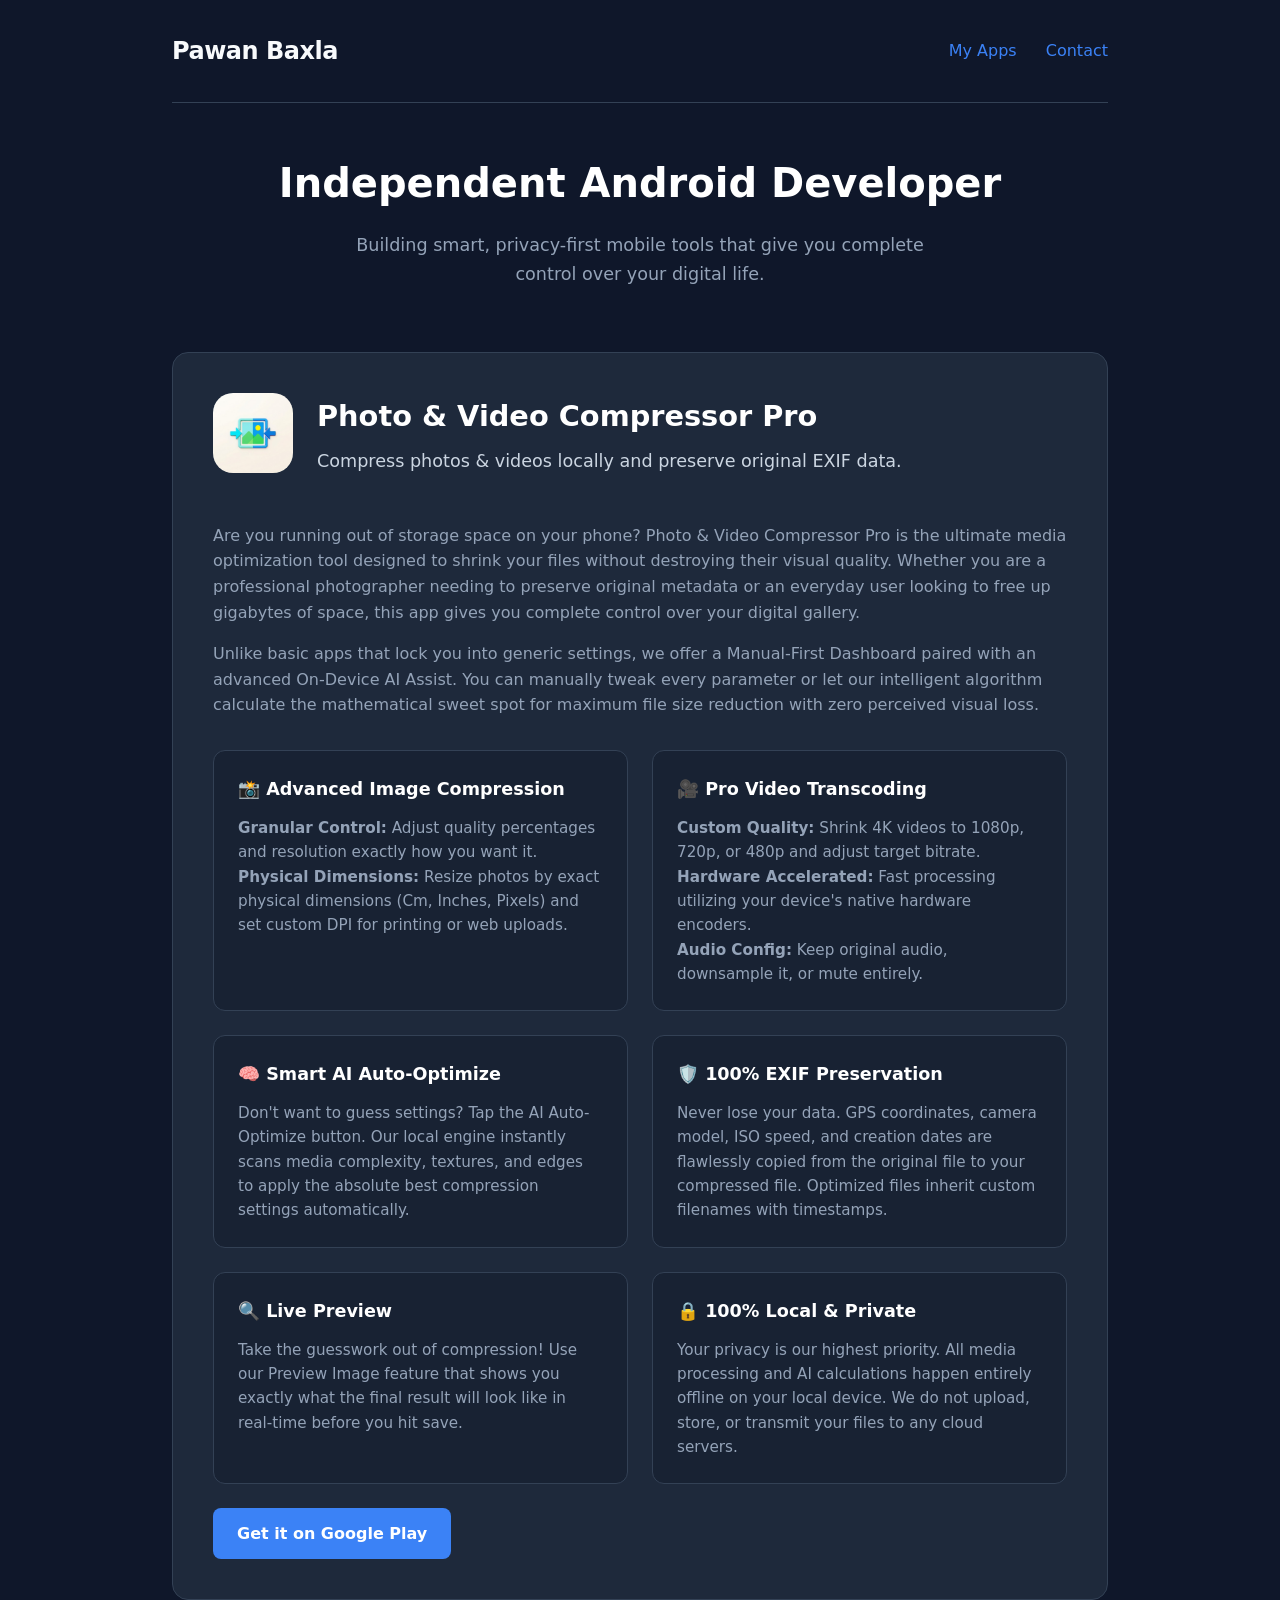
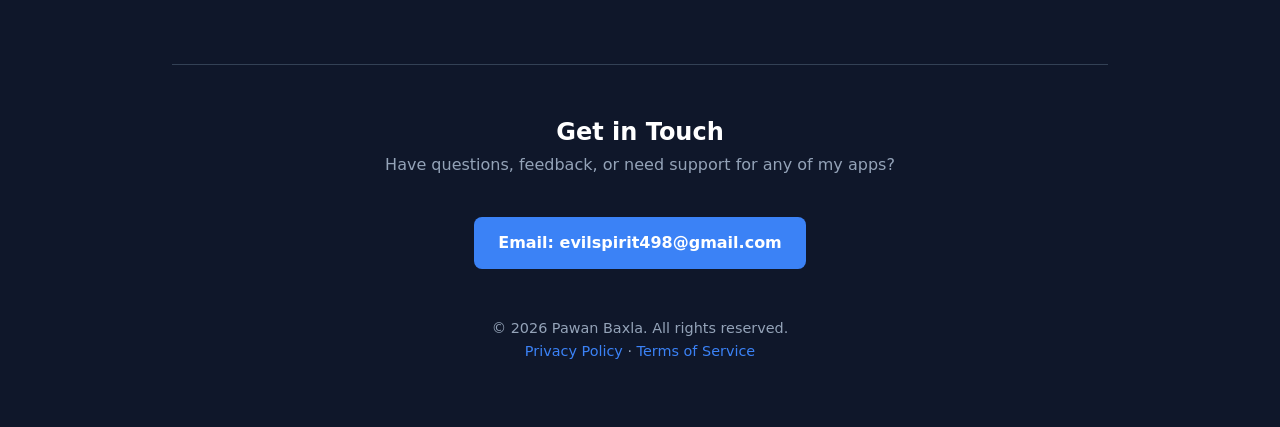
==== index.html @ b15afbdd "Update Privacy Policy and add Terms of Service page" ====
<!DOCTYPE html>
<html lang="en">
<head>
    <meta charset="UTF-8">
    <meta name="viewport" content="width=device-width, initial-scale=1.0">
    <title>Pawan Baxla | Android Developer</title>
    <style>
        /* Base Variables & Reset */
        :root {
            --bg-color: #0f172a;
            --surface-color: #1e293b;
            --surface-hover: #334155;
            --primary-color: #3b82f6;
            --text-main: #f8fafc;
            --text-muted: #94a3b8;
            --border-color: #334155;
            --font-family: system-ui, -apple-system, BlinkMacSystemFont, 'Segoe UI', Roboto, sans-serif;
        }

        * {
            margin: 0;
            padding: 0;
            box-sizing: border-box;
        }

        body {
            background-color: var(--bg-color);
            color: var(--text-main);
            font-family: var(--font-family);
            line-height: 1.6;
        }

        /* Typography */
        h1, h2, h3 { color: #ffffff; }
        p { color: var(--text-muted); margin-bottom: 1rem; }
        a { color: var(--primary-color); text-decoration: none; transition: color 0.2s; }
        a:hover { color: #60a5fa; }

        /* Layout & Containers */
        .container {
            max-width: 1000px;
            margin: 0 auto;
            padding: 0 2rem;
        }

        /* Header / Navigation */
        header {
            padding: 2rem 0;
            display: flex;
            justify-content: space-between;
            align-items: center;
            border-bottom: 1px solid var(--border-color);
            margin-bottom: 3rem;
        }
        
        .brand {
            font-size: 1.5rem;
            font-weight: bold;
            letter-spacing: -0.5px;
        }

        .nav-links a {
            margin-left: 1.5rem;
            font-weight: 500;
        }

        /* Hero Section */
        .hero {
            text-align: center;
            margin-bottom: 4rem;
        }
        .hero h1 {
            font-size: 2.5rem;
            margin-bottom: 1rem;
        }
        .hero p {
            font-size: 1.1rem;
            max-width: 600px;
            margin: 0 auto;
        }

        /* App Showcase Container */
        .app-container {
            background: var(--surface-color);
            border: 1px solid var(--border-color);
            border-radius: 16px;
            padding: 2.5rem;
            margin-bottom: 3rem;
        }

        .app-header {
            display: flex;
            align-items: flex-start;
            gap: 1.5rem;
            margin-bottom: 2rem;
        }

        .app-icon {
            width: 80px;
            height: 80px;
            background: var(--surface-hover);
            border-radius: 20px;
            display: flex;
            align-items: center;
            justify-content: center;
            font-size: 2rem;
            flex-shrink: 0;
        }

        .app-title {
            font-size: 1.8rem;
            margin-bottom: 0.5rem;
        }

        .app-short-desc {
            font-size: 1.1rem;
            color: #cbd5e1;
            font-weight: 500;
        }

        /* Features Grid */
        .features-grid {
            display: grid;
            grid-template-columns: repeat(auto-fit, minmax(280px, 1fr));
            gap: 1.5rem;
            margin-top: 2rem;
        }

        .feature-card {
            background: rgba(15, 23, 42, 0.4);
            border: 1px solid var(--border-color);
            padding: 1.5rem;
            border-radius: 12px;
        }

        .feature-card h3 {
            font-size: 1.1rem;
            margin-bottom: 0.8rem;
            display: flex;
            align-items: center;
            gap: 0.5rem;
        }

        .feature-card p {
            font-size: 0.95rem;
            margin-bottom: 0;
        }

        /* Call to action */
        .btn {
            display: inline-block;
            background: var(--primary-color);
            color: #fff;
            padding: 0.8rem 1.5rem;
            border-radius: 8px;
            font-weight: 600;
            margin-top: 1.5rem;
            transition: background 0.2s;
        }
        .btn:hover {
            background: #2563eb;
            color: #fff;
        }

        /* Footer */
        footer {
            text-align: center;
            padding: 3rem 0;
            border-top: 1px solid var(--border-color);
            margin-top: 4rem;
        }

        /* Responsive Design */
        @media (max-width: 768px) {
            .app-header { flex-direction: column; align-items: center; text-align: center; }
            .hero h1 { font-size: 2rem; }
            header { flex-direction: column; gap: 1rem; }
            .nav-links a { margin: 0 0.8rem; }
        }
    </style>
</head>
<body>

    <div class="container">
        <!-- Header -->
        <header>
            <div class="brand">Pawan Baxla</div>
            <nav class="nav-links">
                <a href="#apps">My Apps</a>
                <a href="#contact">Contact</a>
            </nav>
        </header>

        <!-- Hero Section -->
        <section class="hero">
            <h1>Independent Android Developer</h1>
            <p>Building smart, privacy-first mobile tools that give you complete control over your digital life.</p>
        </section>

        <!-- Apps Section -->
        <section id="apps">
            
            <!-- ============================================== -->
            <!-- APP START: Photo & Video Compressor Pro        -->
            <!-- ============================================== -->
            <article class="app-container">
                <div class="app-header">
                    <!-- Replace the emoji with your actual app icon image tag like: <img src="icon.png" alt="App Icon" class="app-icon"> -->
                    <div class="app-icon"><img src="icon.png" alt="App Icon" class="app-icon"></div>
                    <div>
                        <h2 class="app-title">Photo & Video Compressor Pro</h2>
                        <p class="app-short-desc">Compress photos & videos locally and preserve original EXIF data.</p>
                    </div>
                </div>

                <div class="app-details">
                    <p>Are you running out of storage space on your phone? Photo & Video Compressor Pro is the ultimate media optimization tool designed to shrink your files without destroying their visual quality. Whether you are a professional photographer needing to preserve original metadata or an everyday user looking to free up gigabytes of space, this app gives you complete control over your digital gallery.</p>
                    <p>Unlike basic apps that lock you into generic settings, we offer a Manual-First Dashboard paired with an advanced On-Device AI Assist. You can manually tweak every parameter or let our intelligent algorithm calculate the mathematical sweet spot for maximum file size reduction with zero perceived visual loss.</p>
                </div>

                <div class="features-grid">
                    <div class="feature-card">
                        <h3>📸 Advanced Image Compression</h3>
                        <p><strong>Granular Control:</strong> Adjust quality percentages and resolution exactly how you want it.<br>
                        <strong>Physical Dimensions:</strong> Resize photos by exact physical dimensions (Cm, Inches, Pixels) and set custom DPI for printing or web uploads.</p>
                    </div>
                    
                    <div class="feature-card">
                        <h3>🎥 Pro Video Transcoding</h3>
                        <p><strong>Custom Quality:</strong> Shrink 4K videos to 1080p, 720p, or 480p and adjust target bitrate.<br>
                        <strong>Hardware Accelerated:</strong> Fast processing utilizing your device's native hardware encoders.<br>
                        <strong>Audio Config:</strong> Keep original audio, downsample it, or mute entirely.</p>
                    </div>

                    <div class="feature-card">
                        <h3>🧠 Smart AI Auto-Optimize</h3>
                        <p>Don't want to guess settings? Tap the AI Auto-Optimize button. Our local engine instantly scans media complexity, textures, and edges to apply the absolute best compression settings automatically.</p>
                    </div>

                    <div class="feature-card">
                        <h3>🛡️ 100% EXIF Preservation</h3>
                        <p>Never lose your data. GPS coordinates, camera model, ISO speed, and creation dates are flawlessly copied from the original file to your compressed file. Optimized files inherit custom filenames with timestamps.</p>
                    </div>

                    <div class="feature-card">
                        <h3>🔍 Live Preview</h3>
                        <p>Take the guesswork out of compression! Use our Preview Image feature that shows you exactly what the final result will look like in real-time before you hit save.</p>
                    </div>

                    <div class="feature-card">
                        <h3>🔒 100% Local & Private</h3>
                        <p>Your privacy is our highest priority. All media processing and AI calculations happen entirely offline on your local device. We do not upload, store, or transmit your files to any cloud servers.</p>
                    </div>
                </div>

                <!-- Add your Play Store Link Here -->
                <a href="https://play.google.com/store/apps/details?id=com.aistudio.ultrashrink.xyzwab" class="btn">Get it on Google Play</a>
            </article>
            <!-- ============================================== -->
            <!-- APP END                                        -->
            <!-- ============================================== -->

            <!-- TO ADD A NEW APP IN THE FUTURE: -->
            <!-- Copy everything from "APP START" to "APP END" and paste it right here! -->

        </section>

        <!-- Footer / Contact -->
        <footer id="contact">
            <h2>Get in Touch</h2>
            <p>Have questions, feedback, or need support for any of my apps?</p>
            <a href="mailto:evilspirit498@gmail.com" class="btn">Email: evilspirit498@gmail.com</a>
            
            <p style="margin-top: 3rem; font-size: 0.9rem;">
                &copy; 2026 Pawan Baxla. All rights reserved. 
                <br>
                <a href="Privacy Policy.html">Privacy Policy</a> ·
                <a href="TermsOfService.html">Terms of Service</a>
            </p>
        </footer>
    </div>

</body>
</html>
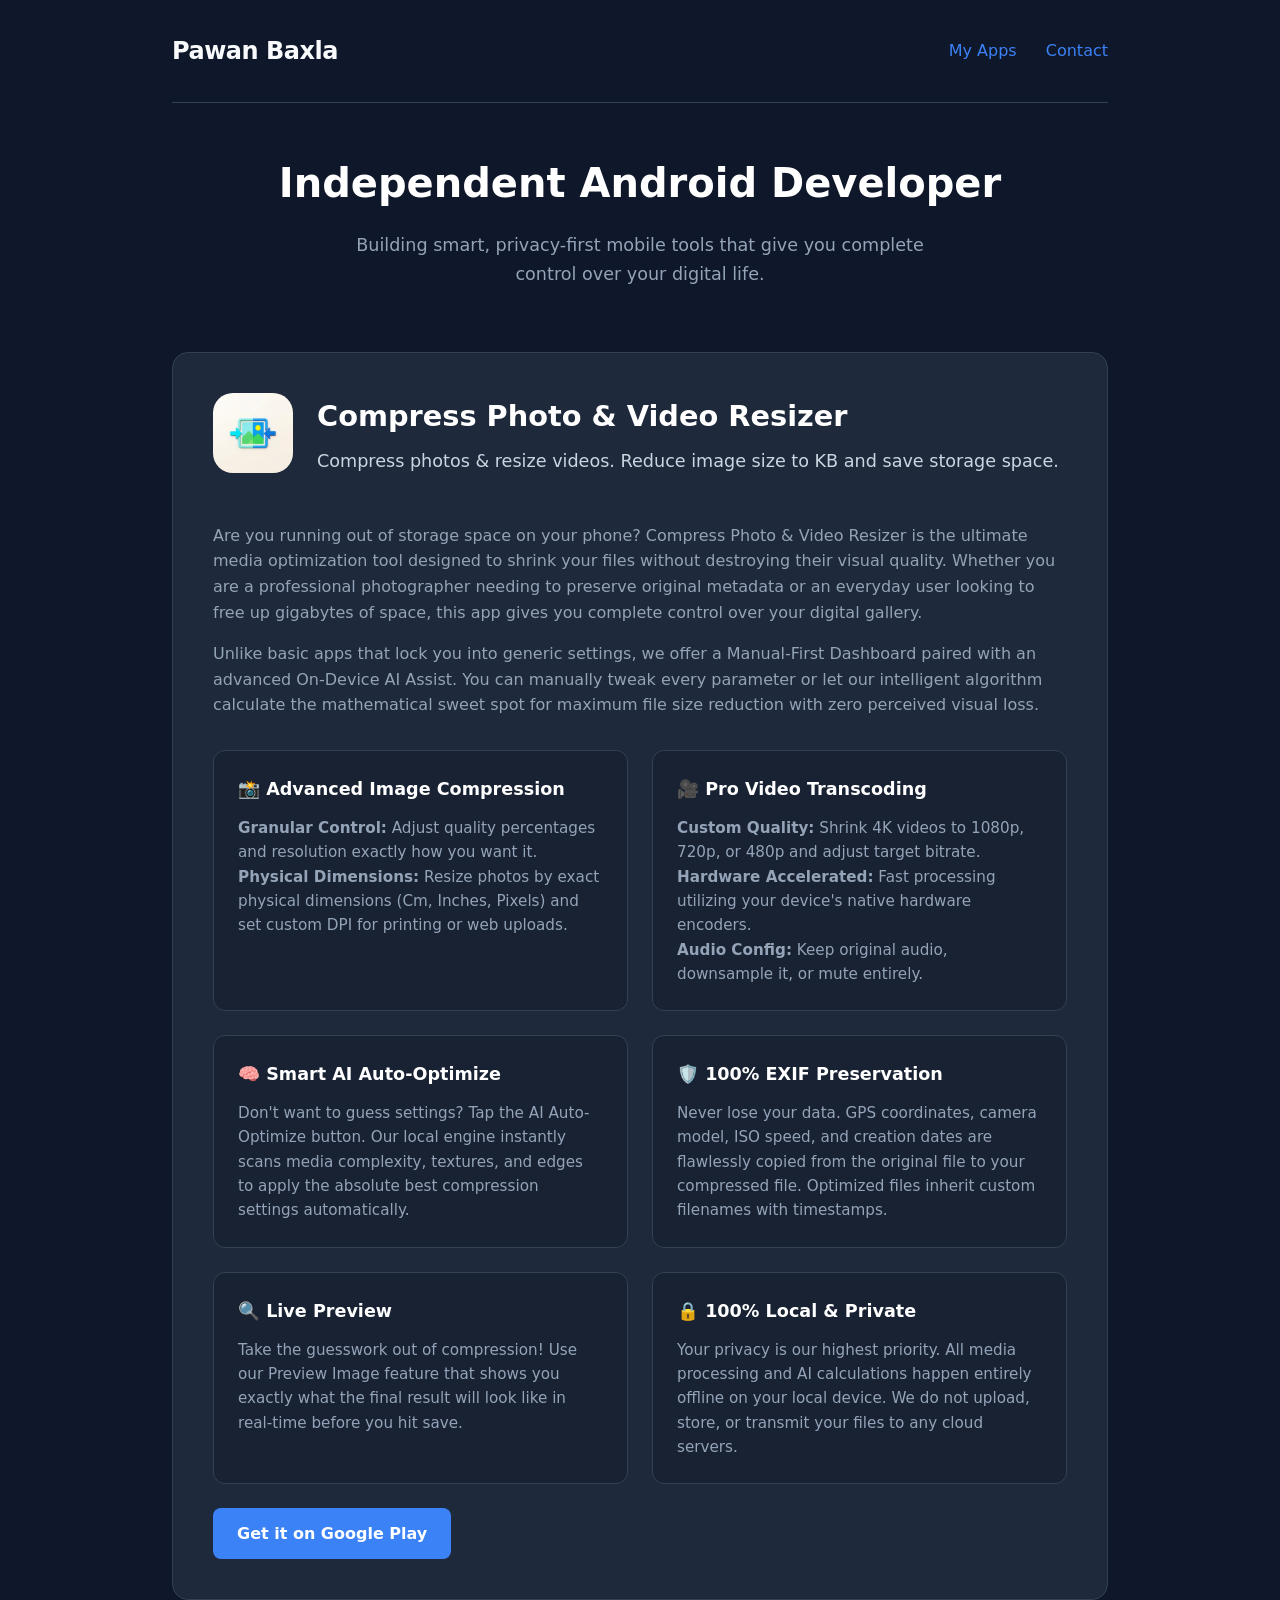
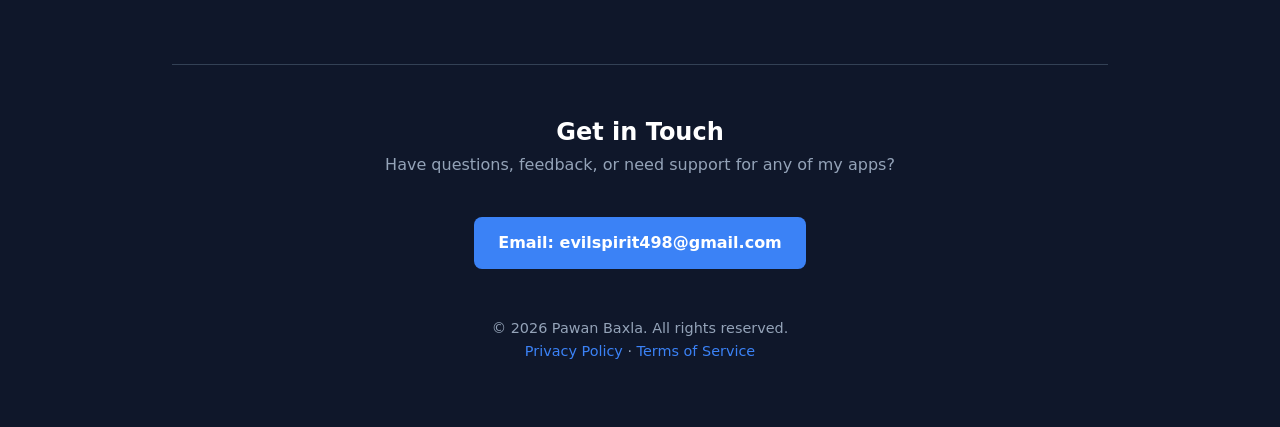
==== commit cb63c2c2: "change app name" ====
--- a/index.html
+++ b/index.html
@@ -208,13 +208,13 @@
                     <!-- Replace the emoji with your actual app icon image tag like: <img src="icon.png" alt="App Icon" class="app-icon"> -->
                     <div class="app-icon"><img src="icon.png" alt="App Icon" class="app-icon"></div>
                     <div>
-                        <h2 class="app-title">Photo & Video Compressor Pro</h2>
-                        <p class="app-short-desc">Compress photos & videos locally and preserve original EXIF data.</p>
+                        <h2 class="app-title">Compress Photo & Video Resizer</h2>
+                        <p class="app-short-desc">Compress photos & resize videos. Reduce image size to KB and save storage space.</p>
                     </div>
                 </div>
 
                 <div class="app-details">
-                    <p>Are you running out of storage space on your phone? Photo & Video Compressor Pro is the ultimate media optimization tool designed to shrink your files without destroying their visual quality. Whether you are a professional photographer needing to preserve original metadata or an everyday user looking to free up gigabytes of space, this app gives you complete control over your digital gallery.</p>
+                    <p>Are you running out of storage space on your phone? Compress Photo & Video Resizer is the ultimate media optimization tool designed to shrink your files without destroying their visual quality. Whether you are a professional photographer needing to preserve original metadata or an everyday user looking to free up gigabytes of space, this app gives you complete control over your digital gallery.</p>
                     <p>Unlike basic apps that lock you into generic settings, we offer a Manual-First Dashboard paired with an advanced On-Device AI Assist. You can manually tweak every parameter or let our intelligent algorithm calculate the mathematical sweet spot for maximum file size reduction with zero perceived visual loss.</p>
                 </div>
 
@@ -274,7 +274,7 @@
             <p style="margin-top: 3rem; font-size: 0.9rem;">
                 &copy; 2026 Pawan Baxla. All rights reserved. 
                 <br>
-                <a href="Privacy Policy.html">Privacy Policy</a> ·
+                <a href="PrivacyPolicy.html">Privacy Policy</a> ·
                 <a href="TermsOfService.html">Terms of Service</a>
             </p>
         </footer>
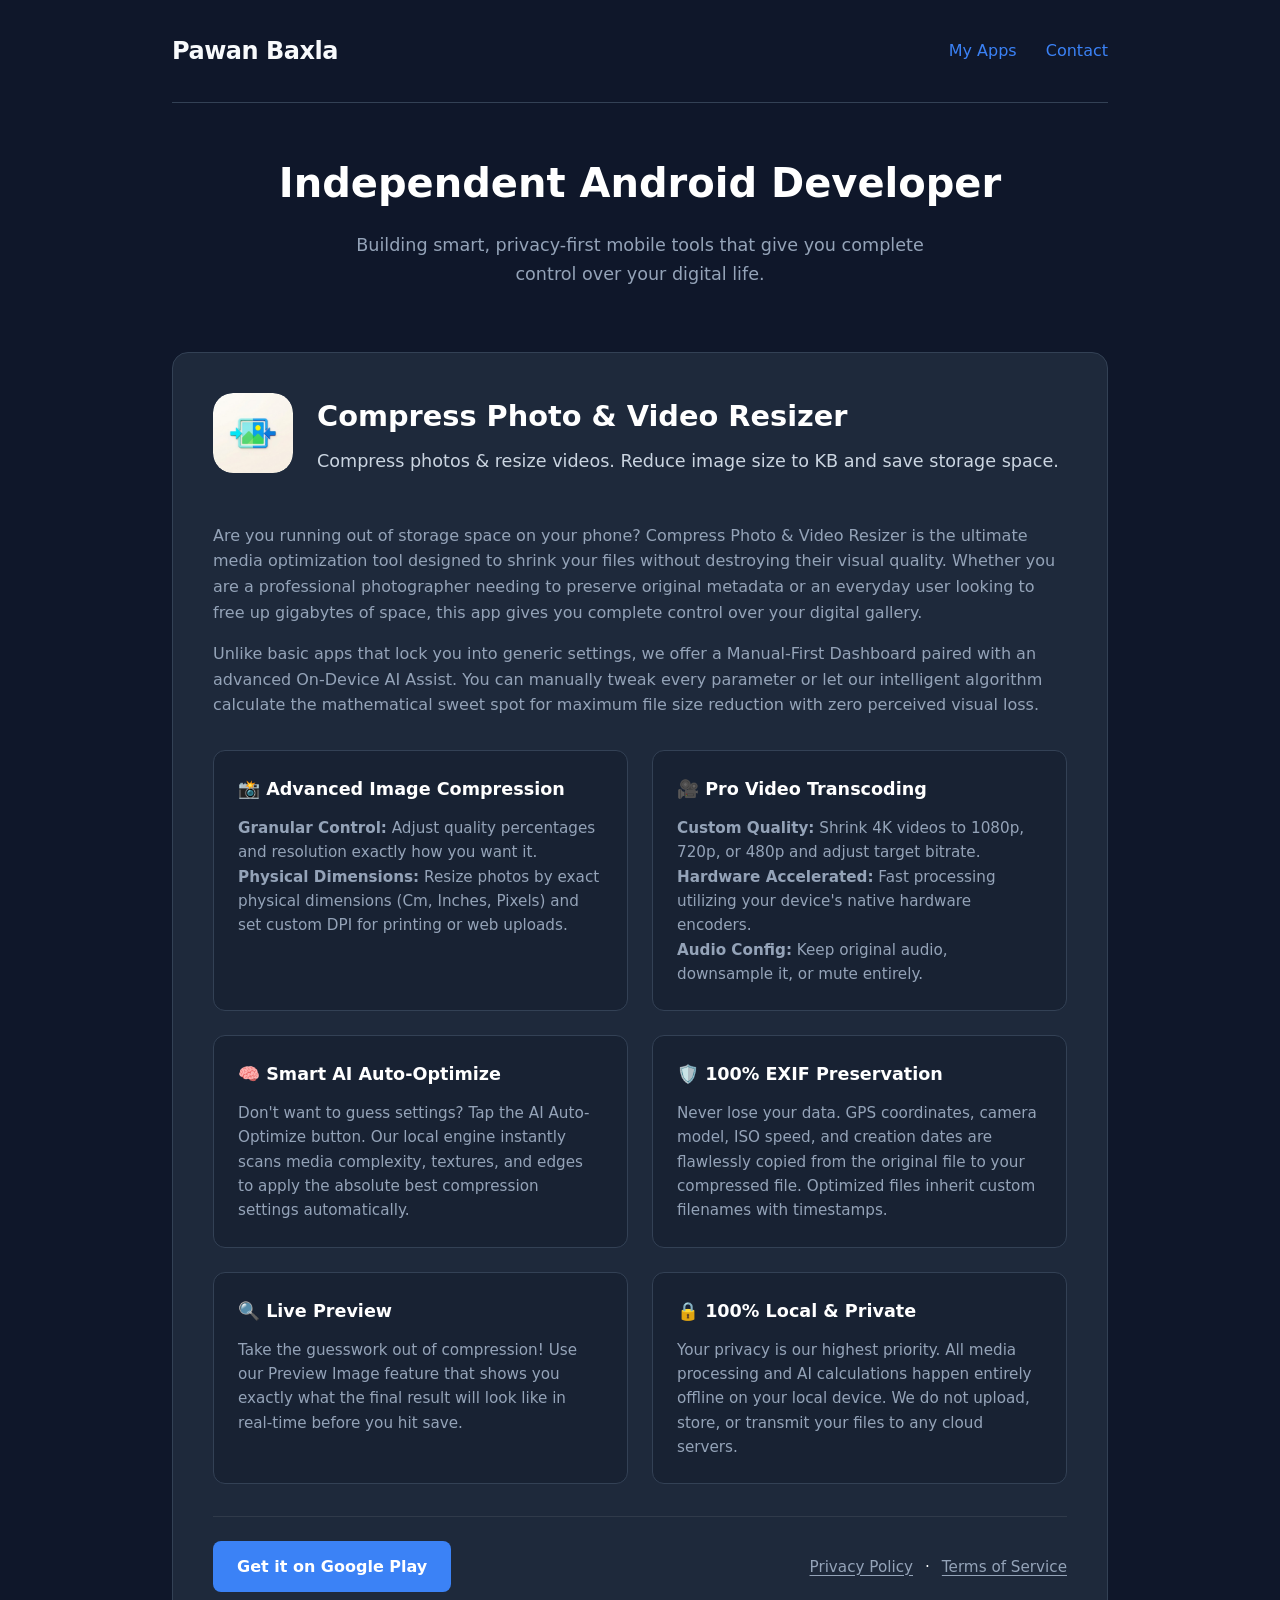
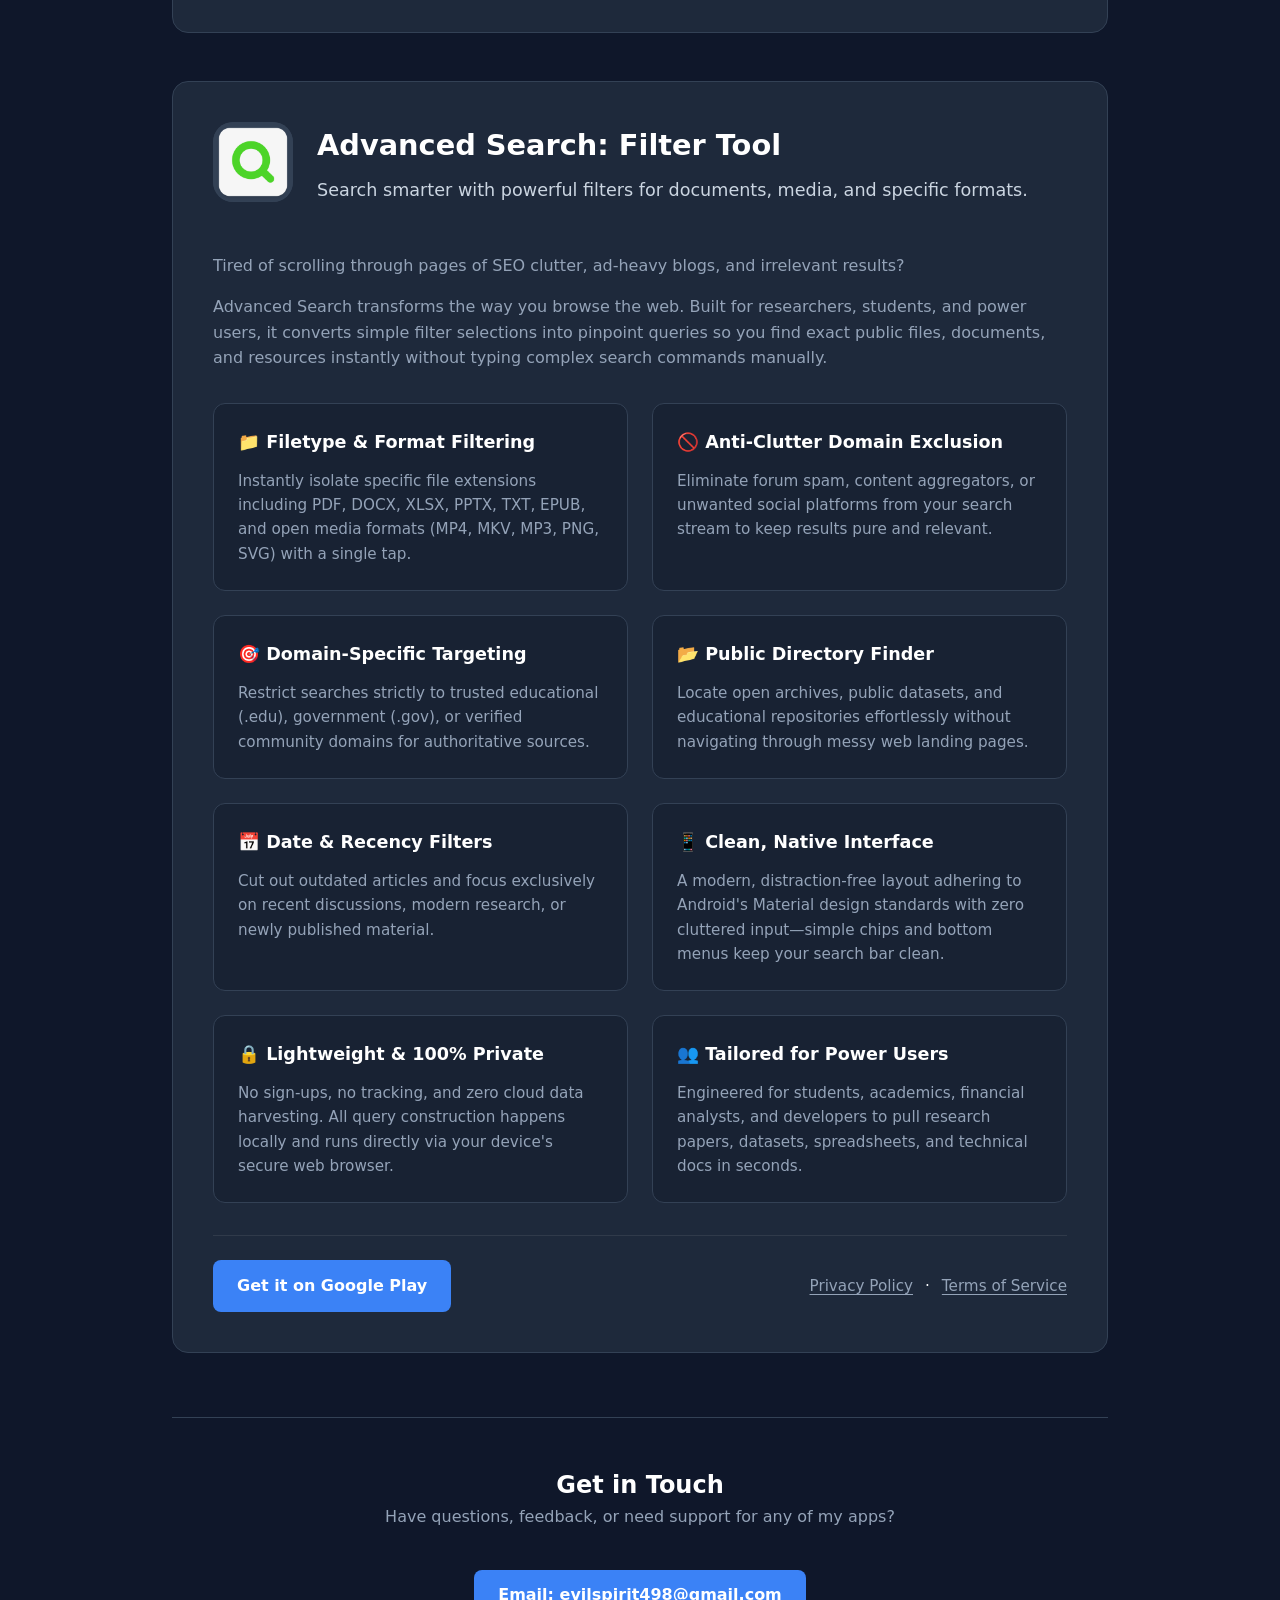
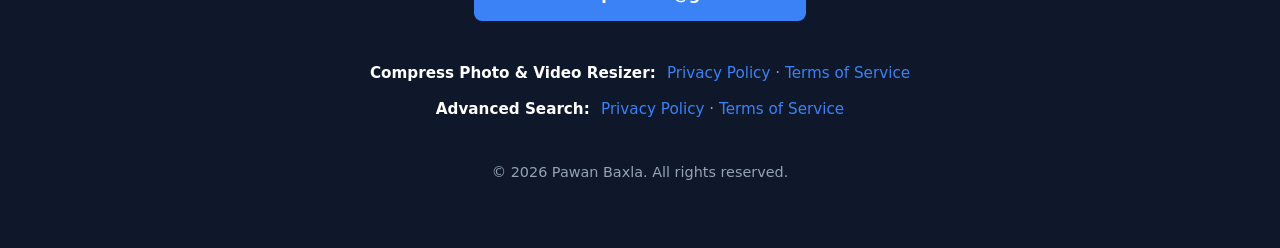
==== commit 4ba8d5b0: "added app" ====
--- a/index.html
+++ b/index.html
@@ -1,5 +1,6 @@
 <!DOCTYPE html>
 <html lang="en">
+
 <head>
     <meta charset="UTF-8">
     <meta name="viewport" content="width=device-width, initial-scale=1.0">
@@ -31,10 +32,26 @@
         }
 
         /* Typography */
-        h1, h2, h3 { color: #ffffff; }
-        p { color: var(--text-muted); margin-bottom: 1rem; }
-        a { color: var(--primary-color); text-decoration: none; transition: color 0.2s; }
-        a:hover { color: #60a5fa; }
+        h1,
+        h2,
+        h3 {
+            color: #ffffff;
+        }
+
+        p {
+            color: var(--text-muted);
+            margin-bottom: 1rem;
+        }
+
+        a {
+            color: var(--primary-color);
+            text-decoration: none;
+            transition: color 0.2s;
+        }
+
+        a:hover {
+            color: #60a5fa;
+        }
 
         /* Layout & Containers */
         .container {
@@ -52,7 +69,7 @@
             border-bottom: 1px solid var(--border-color);
             margin-bottom: 3rem;
         }
-        
+
         .brand {
             font-size: 1.5rem;
             font-weight: bold;
@@ -69,10 +86,12 @@
             text-align: center;
             margin-bottom: 4rem;
         }
+
         .hero h1 {
             font-size: 2.5rem;
             margin-bottom: 1rem;
         }
+
         .hero p {
             font-size: 1.1rem;
             max-width: 600px;
@@ -105,6 +124,15 @@
             justify-content: center;
             font-size: 2rem;
             flex-shrink: 0;
+            overflow: hidden;
+        }
+
+        .app-icon img {
+            width: 100%;
+            height: 100%;
+            object-fit: cover;
+            border-radius: 20px;
+            display: block;
         }
 
         .app-title {
@@ -157,9 +185,43 @@
             margin-top: 1.5rem;
             transition: background 0.2s;
         }
+
         .btn:hover {
             background: #2563eb;
             color: #fff;
+        }
+
+        .app-actions {
+            display: flex;
+            flex-wrap: wrap;
+            align-items: center;
+            justify-content: space-between;
+            gap: 1.25rem;
+            margin-top: 2rem;
+            padding-top: 1.5rem;
+            border-top: 1px solid rgba(255, 255, 255, 0.08);
+        }
+
+        .app-actions .btn {
+            margin-top: 0;
+        }
+
+        .app-links {
+            display: flex;
+            flex-wrap: wrap;
+            gap: 0.75rem;
+            align-items: center;
+            font-size: 0.95rem;
+        }
+
+        .app-links a {
+            color: var(--text-muted);
+            text-decoration: underline;
+            text-underline-offset: 3px;
+        }
+
+        .app-links a:hover {
+            color: var(--text-main);
         }
 
         /* Footer */
@@ -170,15 +232,54 @@
             margin-top: 4rem;
         }
 
+        .footer-legal {
+            margin-top: 2.5rem;
+            display: flex;
+            flex-direction: column;
+            gap: 0.75rem;
+            align-items: center;
+            font-size: 0.95rem;
+        }
+
+        .footer-legal .legal-group {
+            color: var(--text-muted);
+        }
+
+        .footer-legal strong {
+            color: #ffffff;
+            margin-right: 0.4rem;
+        }
+
         /* Responsive Design */
         @media (max-width: 768px) {
-            .app-header { flex-direction: column; align-items: center; text-align: center; }
-            .hero h1 { font-size: 2rem; }
-            header { flex-direction: column; gap: 1rem; }
-            .nav-links a { margin: 0 0.8rem; }
+            .app-header {
+                flex-direction: column;
+                align-items: center;
+                text-align: center;
+            }
+
+            .hero h1 {
+                font-size: 2rem;
+            }
+
+            header {
+                flex-direction: column;
+                gap: 1rem;
+            }
+
+            .nav-links a {
+                margin: 0 0.8rem;
+            }
+
+            .app-actions {
+                flex-direction: column;
+                align-items: center;
+                text-align: center;
+            }
         }
     </style>
 </head>
+
 <body>
 
     <div class="container">
@@ -199,7 +300,7 @@
 
         <!-- Apps Section -->
         <section id="apps">
-            
+
             <!-- ============================================== -->
             <!-- APP START: Photo & Video Compressor Pro        -->
             <!-- ============================================== -->
@@ -209,52 +310,166 @@
                     <div class="app-icon"><img src="icon.png" alt="App Icon" class="app-icon"></div>
                     <div>
                         <h2 class="app-title">Compress Photo & Video Resizer</h2>
-                        <p class="app-short-desc">Compress photos & resize videos. Reduce image size to KB and save storage space.</p>
+                        <p class="app-short-desc">Compress photos & resize videos. Reduce image size to KB and save
+                            storage space.</p>
                     </div>
                 </div>
 
                 <div class="app-details">
-                    <p>Are you running out of storage space on your phone? Compress Photo & Video Resizer is the ultimate media optimization tool designed to shrink your files without destroying their visual quality. Whether you are a professional photographer needing to preserve original metadata or an everyday user looking to free up gigabytes of space, this app gives you complete control over your digital gallery.</p>
-                    <p>Unlike basic apps that lock you into generic settings, we offer a Manual-First Dashboard paired with an advanced On-Device AI Assist. You can manually tweak every parameter or let our intelligent algorithm calculate the mathematical sweet spot for maximum file size reduction with zero perceived visual loss.</p>
+                    <p>Are you running out of storage space on your phone? Compress Photo & Video Resizer is the
+                        ultimate media optimization tool designed to shrink your files without destroying their visual
+                        quality. Whether you are a professional photographer needing to preserve original metadata or an
+                        everyday user looking to free up gigabytes of space, this app gives you complete control over
+                        your digital gallery.</p>
+                    <p>Unlike basic apps that lock you into generic settings, we offer a Manual-First Dashboard paired
+                        with an advanced On-Device AI Assist. You can manually tweak every parameter or let our
+                        intelligent algorithm calculate the mathematical sweet spot for maximum file size reduction with
+                        zero perceived visual loss.</p>
                 </div>
 
                 <div class="features-grid">
                     <div class="feature-card">
                         <h3>📸 Advanced Image Compression</h3>
-                        <p><strong>Granular Control:</strong> Adjust quality percentages and resolution exactly how you want it.<br>
-                        <strong>Physical Dimensions:</strong> Resize photos by exact physical dimensions (Cm, Inches, Pixels) and set custom DPI for printing or web uploads.</p>
-                    </div>
-                    
+                        <p><strong>Granular Control:</strong> Adjust quality percentages and resolution exactly how you
+                            want it.<br>
+                            <strong>Physical Dimensions:</strong> Resize photos by exact physical dimensions (Cm,
+                            Inches, Pixels) and set custom DPI for printing or web uploads.
+                        </p>
+                    </div>
+
                     <div class="feature-card">
                         <h3>🎥 Pro Video Transcoding</h3>
-                        <p><strong>Custom Quality:</strong> Shrink 4K videos to 1080p, 720p, or 480p and adjust target bitrate.<br>
-                        <strong>Hardware Accelerated:</strong> Fast processing utilizing your device's native hardware encoders.<br>
-                        <strong>Audio Config:</strong> Keep original audio, downsample it, or mute entirely.</p>
+                        <p><strong>Custom Quality:</strong> Shrink 4K videos to 1080p, 720p, or 480p and adjust target
+                            bitrate.<br>
+                            <strong>Hardware Accelerated:</strong> Fast processing utilizing your device's native
+                            hardware encoders.<br>
+                            <strong>Audio Config:</strong> Keep original audio, downsample it, or mute entirely.
+                        </p>
                     </div>
 
                     <div class="feature-card">
                         <h3>🧠 Smart AI Auto-Optimize</h3>
-                        <p>Don't want to guess settings? Tap the AI Auto-Optimize button. Our local engine instantly scans media complexity, textures, and edges to apply the absolute best compression settings automatically.</p>
+                        <p>Don't want to guess settings? Tap the AI Auto-Optimize button. Our local engine instantly
+                            scans media complexity, textures, and edges to apply the absolute best compression settings
+                            automatically.</p>
                     </div>
 
                     <div class="feature-card">
                         <h3>🛡️ 100% EXIF Preservation</h3>
-                        <p>Never lose your data. GPS coordinates, camera model, ISO speed, and creation dates are flawlessly copied from the original file to your compressed file. Optimized files inherit custom filenames with timestamps.</p>
+                        <p>Never lose your data. GPS coordinates, camera model, ISO speed, and creation dates are
+                            flawlessly copied from the original file to your compressed file. Optimized files inherit
+                            custom filenames with timestamps.</p>
                     </div>
 
                     <div class="feature-card">
                         <h3>🔍 Live Preview</h3>
-                        <p>Take the guesswork out of compression! Use our Preview Image feature that shows you exactly what the final result will look like in real-time before you hit save.</p>
+                        <p>Take the guesswork out of compression! Use our Preview Image feature that shows you exactly
+                            what the final result will look like in real-time before you hit save.</p>
                     </div>
 
                     <div class="feature-card">
                         <h3>🔒 100% Local & Private</h3>
-                        <p>Your privacy is our highest priority. All media processing and AI calculations happen entirely offline on your local device. We do not upload, store, or transmit your files to any cloud servers.</p>
-                    </div>
-                </div>
-
-                <!-- Add your Play Store Link Here -->
-                <a href="https://play.google.com/store/apps/details?id=com.aistudio.ultrashrink.xyzwab" class="btn">Get it on Google Play</a>
+                        <p>Your privacy is our highest priority. All media processing and AI calculations happen
+                            entirely offline on your local device. We do not upload, store, or transmit your files to
+                            any cloud servers.</p>
+                    </div>
+                </div>
+
+                <div class="app-actions">
+                    <a href="https://play.google.com/store/apps/details?id=com.aistudio.ultrashrink.xyzwab" class="btn"
+                        target="_blank" rel="noopener noreferrer">Get it on Google Play</a>
+                    <div class="app-links">
+                        <a href="PrivacyPolicy.html">Privacy Policy</a>
+                        <span>·</span>
+                        <a href="TermsOfService.html">Terms of Service</a>
+                    </div>
+                </div>
+            </article>
+            <!-- ============================================== -->
+            <!-- APP END                                        -->
+            <!-- ============================================== -->
+
+            <!-- ============================================== -->
+            <!-- APP START: Advanced Search: Filter Tool        -->
+            <!-- ============================================== -->
+            <article class="app-container" id="advanced-search">
+                <div class="app-header">
+                    <div class="app-icon"><img src="Advanced Search icon.png" alt="Advanced Search Icon"
+                            class="app-icon"></div>
+                    <div>
+                        <h2 class="app-title">Advanced Search: Filter Tool</h2>
+                        <p class="app-short-desc">Search smarter with powerful filters for documents, media, and
+                            specific formats.</p>
+                    </div>
+                </div>
+
+                <div class="app-details">
+                    <p>Tired of scrolling through pages of SEO clutter, ad-heavy blogs, and irrelevant results?</p>
+                    <p>Advanced Search transforms the way you browse the web. Built for researchers, students, and power
+                        users, it converts simple filter selections into pinpoint queries so you find exact public
+                        files, documents, and resources instantly without typing complex search commands manually.</p>
+                </div>
+
+                <div class="features-grid">
+                    <div class="feature-card">
+                        <h3>📁 Filetype & Format Filtering</h3>
+                        <p>Instantly isolate specific file extensions including PDF, DOCX, XLSX, PPTX, TXT, EPUB, and
+                            open media formats (MP4, MKV, MP3, PNG, SVG) with a single tap.</p>
+                    </div>
+
+                    <div class="feature-card">
+                        <h3>🚫 Anti-Clutter Domain Exclusion</h3>
+                        <p>Eliminate forum spam, content aggregators, or unwanted social platforms from your search
+                            stream to keep results pure and relevant.</p>
+                    </div>
+
+                    <div class="feature-card">
+                        <h3>🎯 Domain-Specific Targeting</h3>
+                        <p>Restrict searches strictly to trusted educational (.edu), government (.gov), or verified
+                            community domains for authoritative sources.</p>
+                    </div>
+
+                    <div class="feature-card">
+                        <h3>📂 Public Directory Finder</h3>
+                        <p>Locate open archives, public datasets, and educational repositories effortlessly without
+                            navigating through messy web landing pages.</p>
+                    </div>
+
+                    <div class="feature-card">
+                        <h3>📅 Date & Recency Filters</h3>
+                        <p>Cut out outdated articles and focus exclusively on recent discussions, modern research, or
+                            newly published material.</p>
+                    </div>
+
+                    <div class="feature-card">
+                        <h3>📱 Clean, Native Interface</h3>
+                        <p>A modern, distraction-free layout adhering to Android's Material design standards with zero
+                            cluttered input—simple chips and bottom menus keep your search bar clean.</p>
+                    </div>
+
+                    <div class="feature-card">
+                        <h3>🔒 Lightweight & 100% Private</h3>
+                        <p>No sign-ups, no tracking, and zero cloud data harvesting. All query construction happens
+                            locally and runs directly via your device's secure web browser.</p>
+                    </div>
+
+                    <div class="feature-card">
+                        <h3>👥 Tailored for Power Users</h3>
+                        <p>Engineered for students, academics, financial analysts, and developers to pull research
+                            papers, datasets, spreadsheets, and technical docs in seconds.</p>
+                    </div>
+                </div>
+
+                <div class="app-actions">
+                    <!-- Replace '#' with your Google Play Store URL once published -->
+                    <a href="https://play.google.com/store/apps/details?id=com.pawanbaxla.advancedsearch" class="btn"
+                        target="_blank" rel="noopener noreferrer">Get it on Google Play</a>
+                    <div class="app-links">
+                        <a href="AdvancedSearchPrivacyPolicy.html">Privacy Policy</a>
+                        <span>·</span>
+                        <a href="AdvancedSearchTermsOfService.html">Terms of Service</a>
+                    </div>
+                </div>
             </article>
             <!-- ============================================== -->
             <!-- APP END                                        -->
@@ -270,15 +485,26 @@
             <h2>Get in Touch</h2>
             <p>Have questions, feedback, or need support for any of my apps?</p>
             <a href="mailto:evilspirit498@gmail.com" class="btn">Email: evilspirit498@gmail.com</a>
-            
-            <p style="margin-top: 3rem; font-size: 0.9rem;">
-                &copy; 2026 Pawan Baxla. All rights reserved. 
-                <br>
-                <a href="PrivacyPolicy.html">Privacy Policy</a> ·
-                <a href="TermsOfService.html">Terms of Service</a>
+
+            <div class="footer-legal">
+                <div class="legal-group">
+                    <strong>Compress Photo & Video Resizer:</strong>
+                    <a href="PrivacyPolicy.html">Privacy Policy</a> ·
+                    <a href="TermsOfService.html">Terms of Service</a>
+                </div>
+                <div class="legal-group">
+                    <strong>Advanced Search:</strong>
+                    <a href="AdvancedSearchPrivacyPolicy.html">Privacy Policy</a> ·
+                    <a href="AdvancedSearchTermsOfService.html">Terms of Service</a>
+                </div>
+            </div>
+
+            <p style="margin-top: 2.5rem; font-size: 0.9rem;">
+                &copy; 2026 Pawan Baxla. All rights reserved.
             </p>
         </footer>
     </div>
 
 </body>
-</html>
+
+</html>
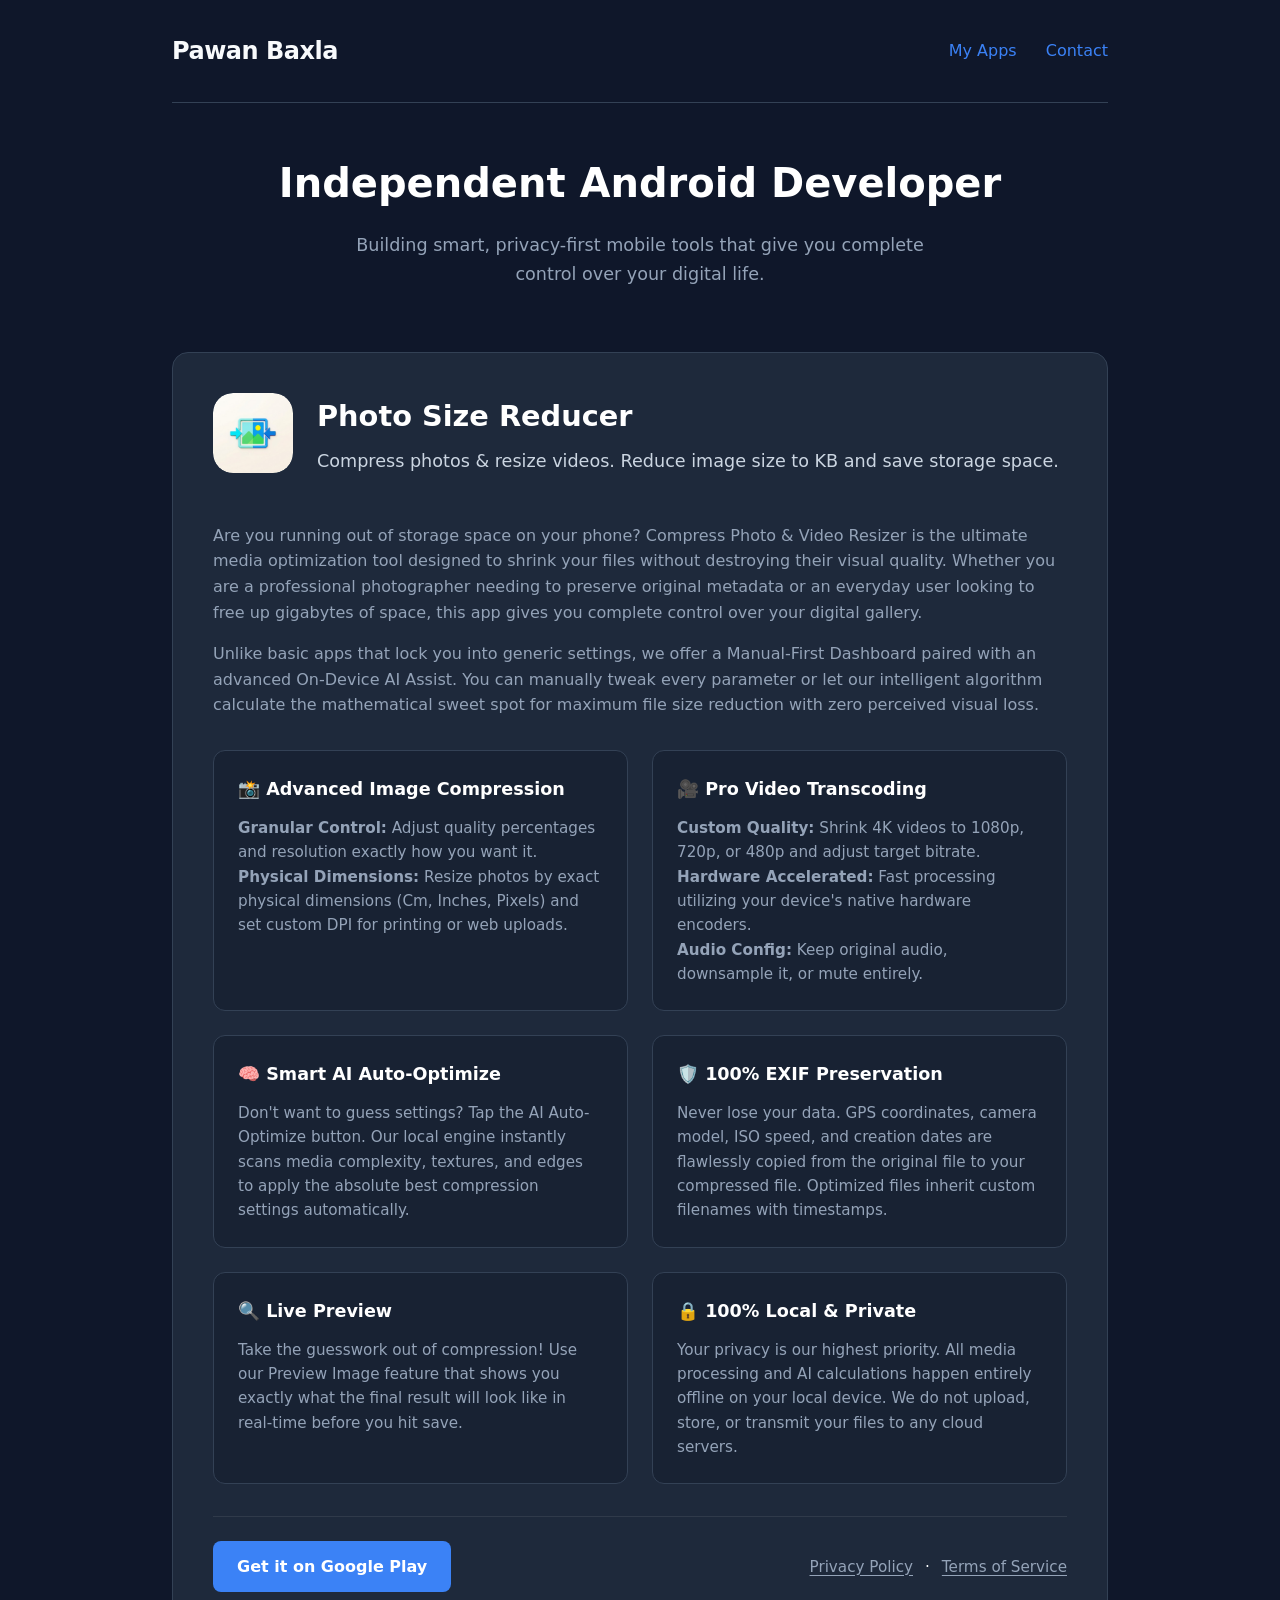
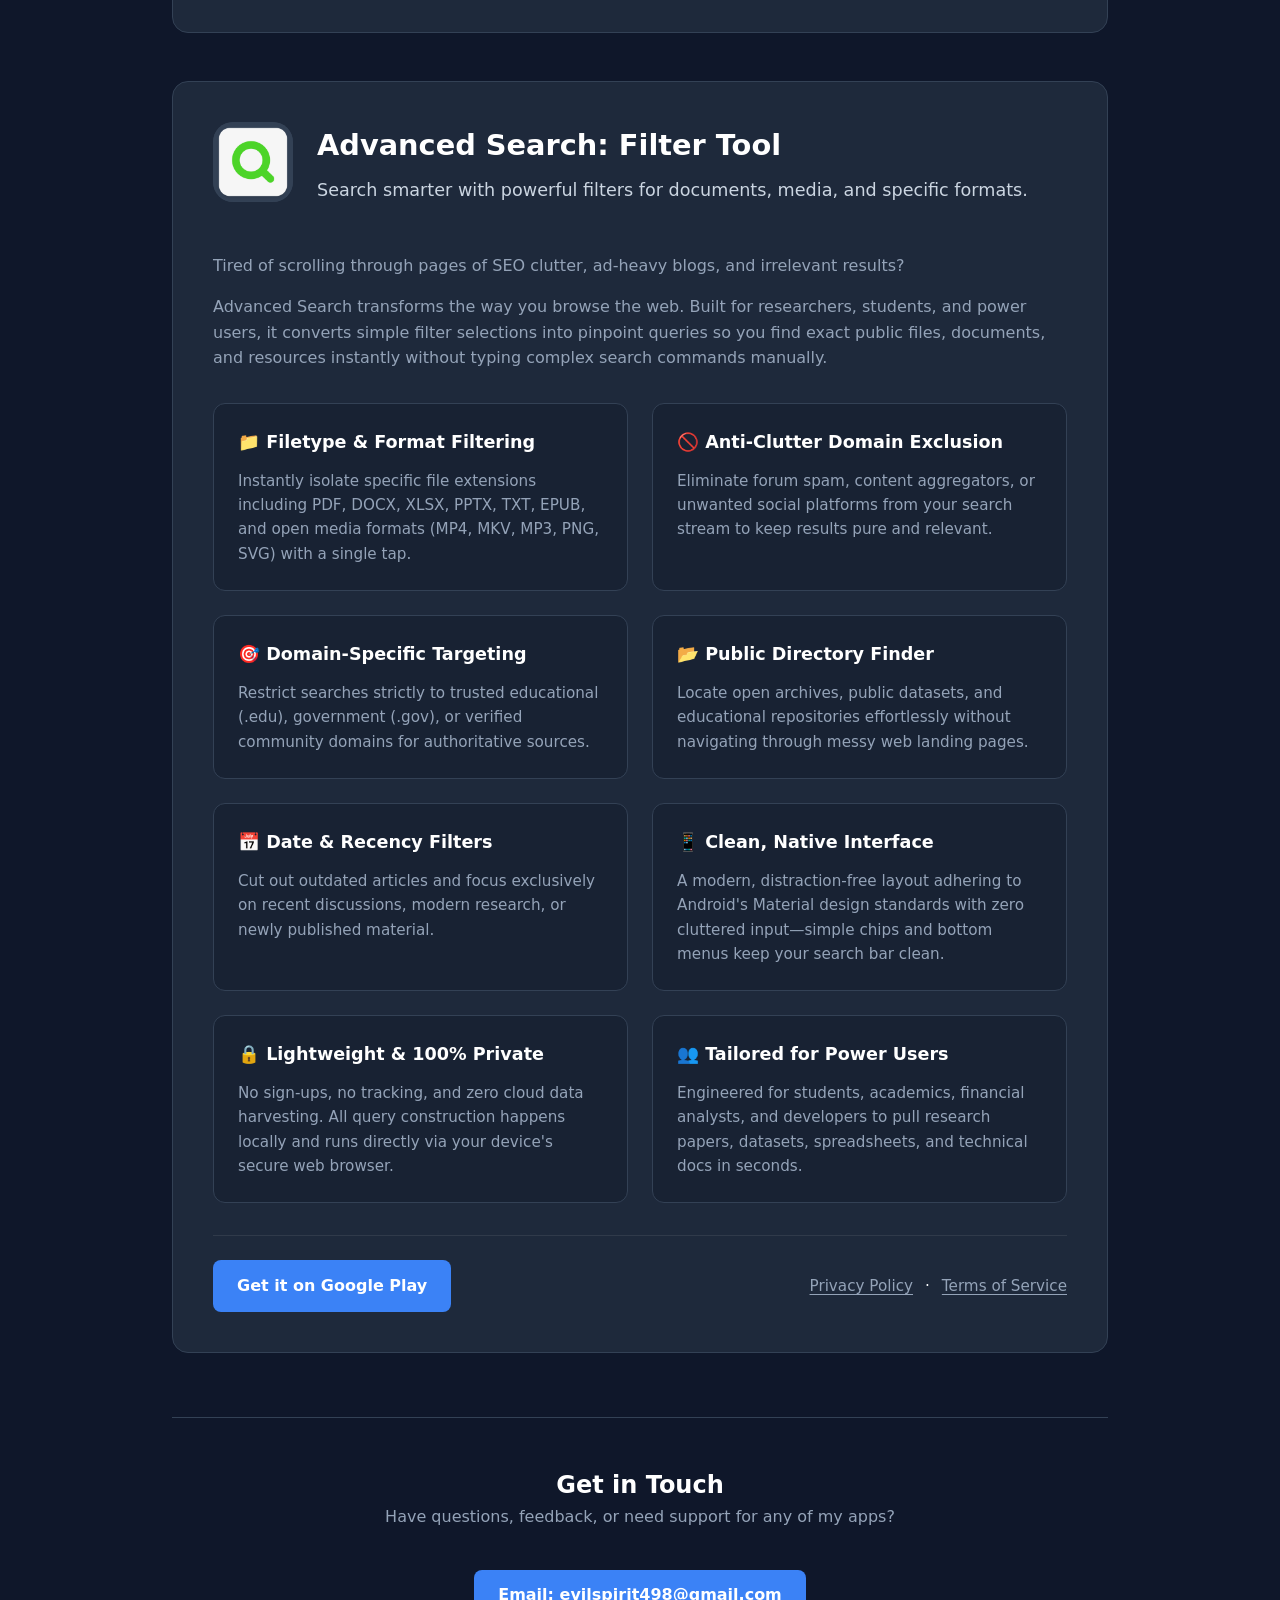
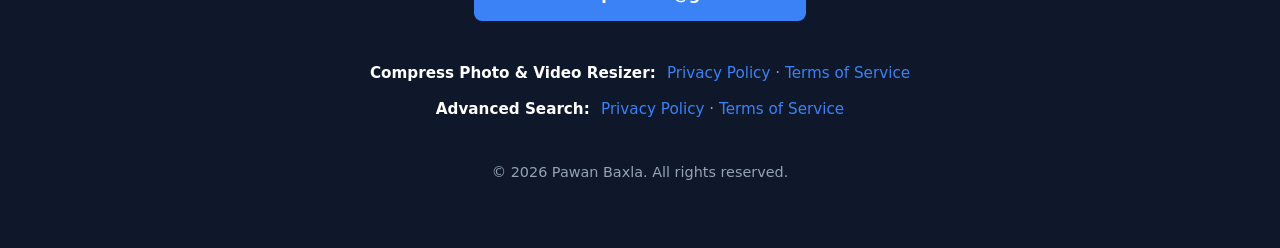
==== commit e06bd94f: "Update app name" ====
--- a/index.html
+++ b/index.html
@@ -309,7 +309,7 @@
                     <!-- Replace the emoji with your actual app icon image tag like: <img src="icon.png" alt="App Icon" class="app-icon"> -->
                     <div class="app-icon"><img src="icon.png" alt="App Icon" class="app-icon"></div>
                     <div>
-                        <h2 class="app-title">Compress Photo & Video Resizer</h2>
+                        <h2 class="app-title">Photo Size Reducer</h2>
                         <p class="app-short-desc">Compress photos & resize videos. Reduce image size to KB and save
                             storage space.</p>
                     </div>
@@ -507,4 +507,4 @@
 
 </body>
 
-</html>+</html>
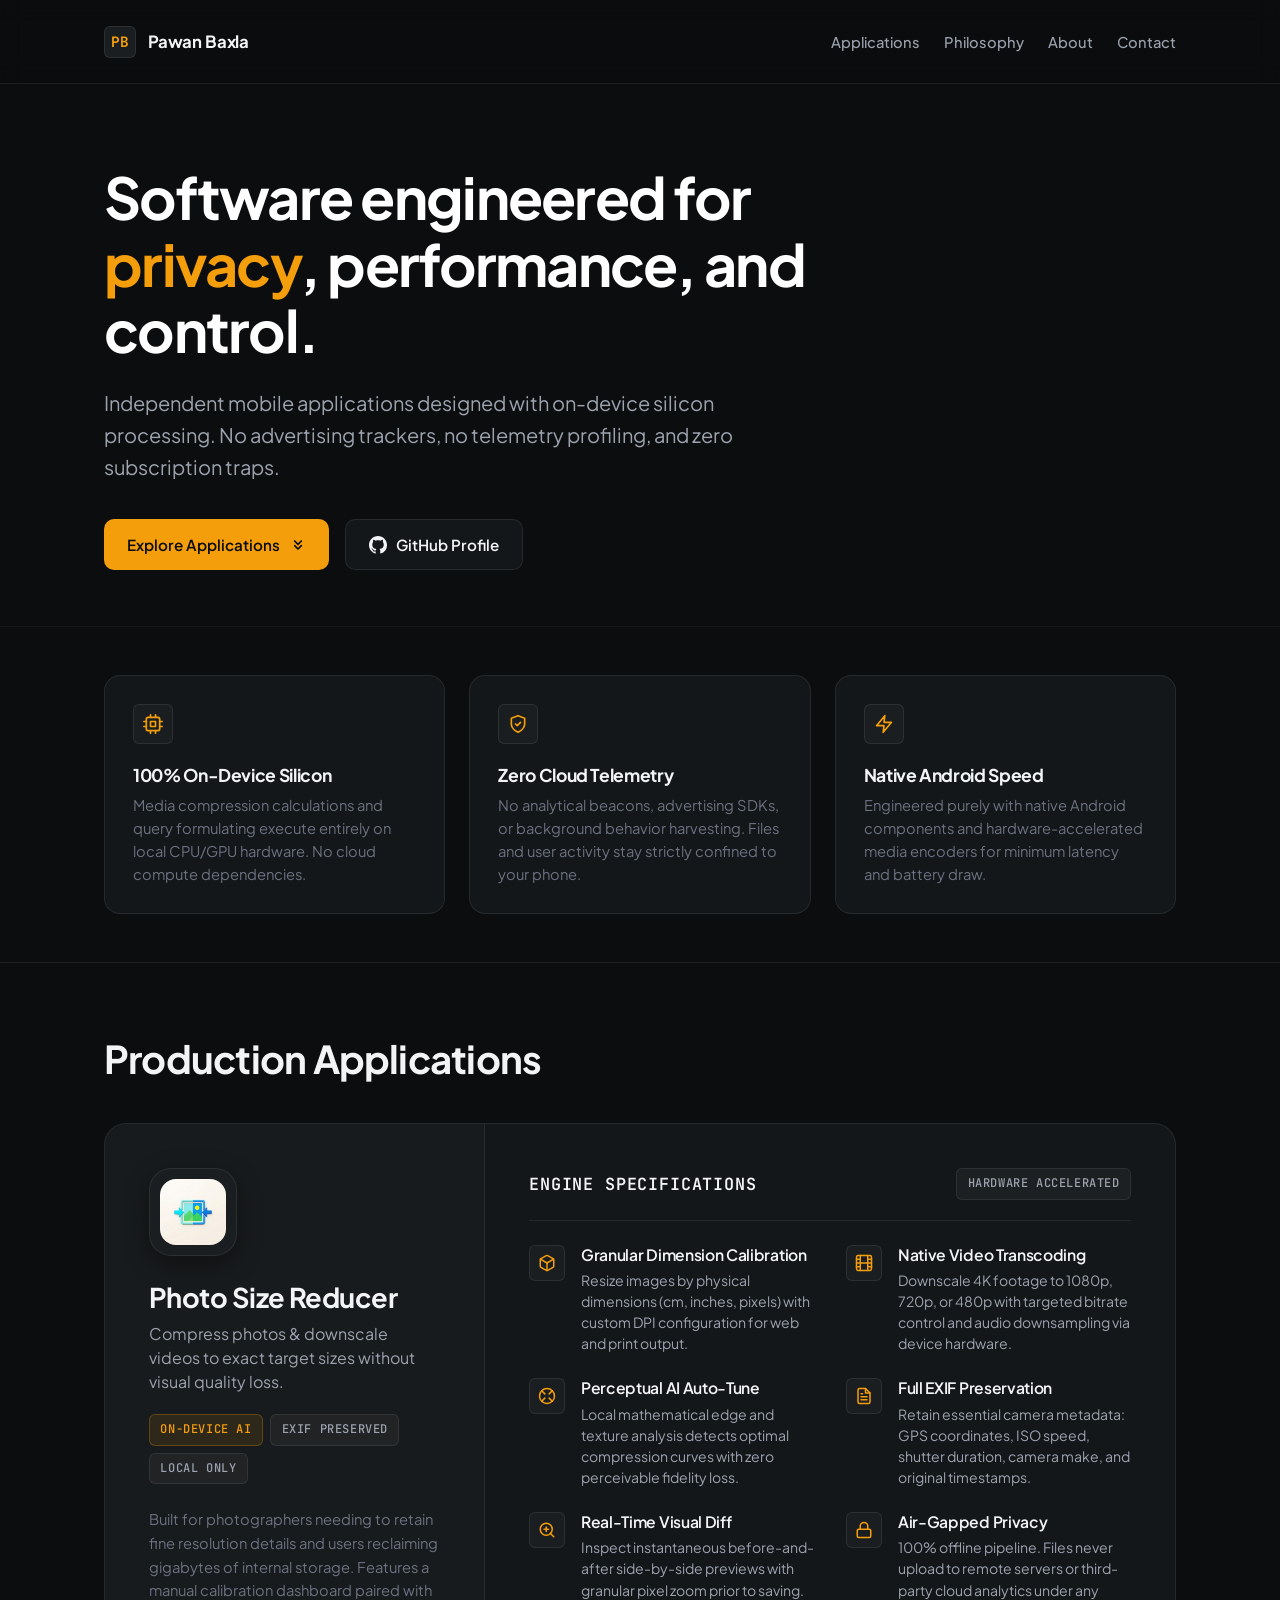
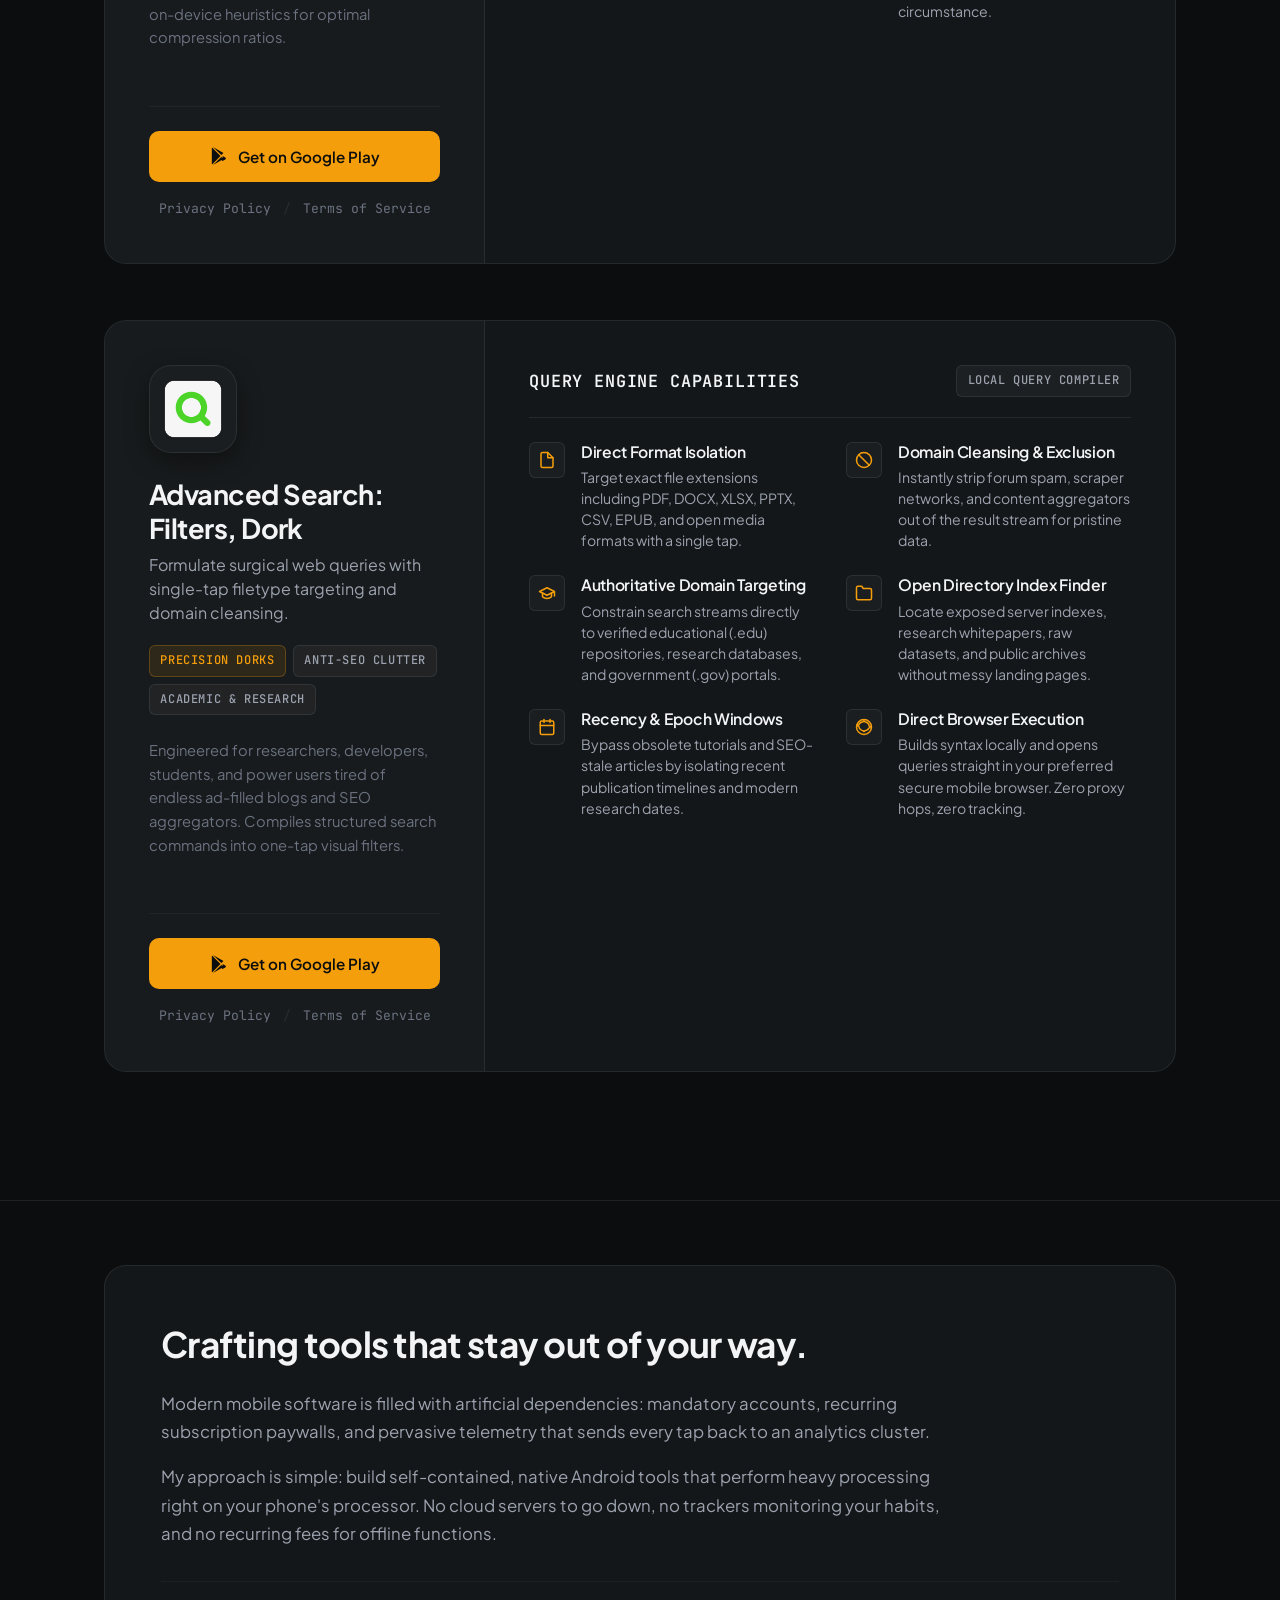
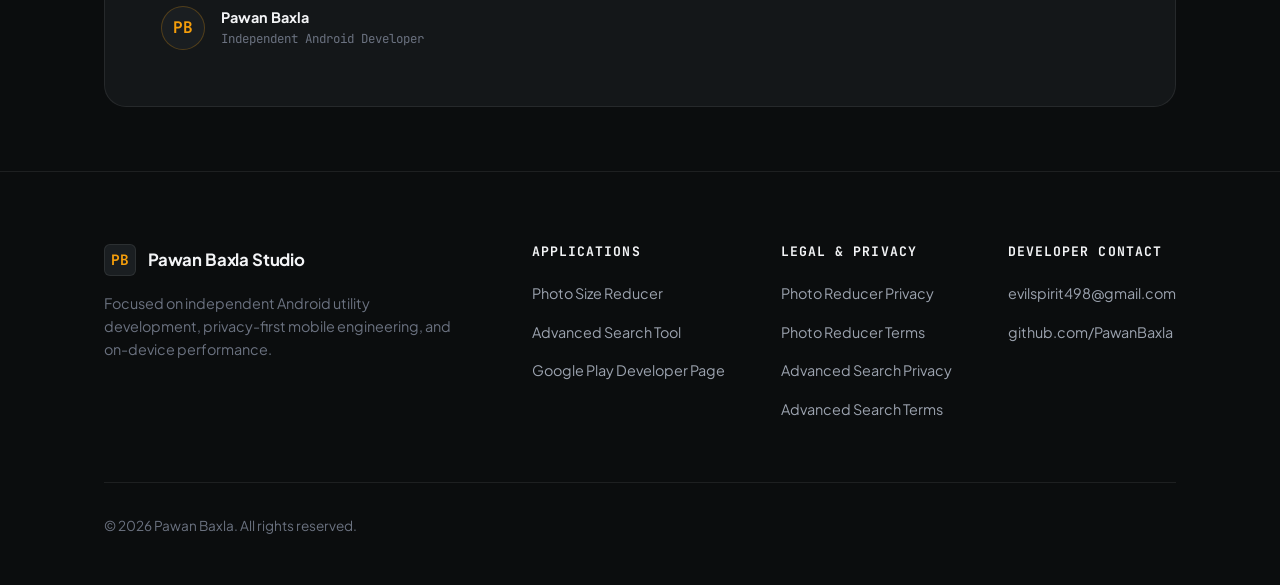
==== commit 483bf8b0: "Redesign UI" ====
--- a/index.html
+++ b/index.html
@@ -1,510 +1,528 @@
-<!DOCTYPE html>
-<html lang="en">
-
-<head>
-    <meta charset="UTF-8">
-    <meta name="viewport" content="width=device-width, initial-scale=1.0">
-    <title>Pawan Baxla | Android Developer</title>
-    <style>
-        /* Base Variables & Reset */
-        :root {
-            --bg-color: #0f172a;
-            --surface-color: #1e293b;
-            --surface-hover: #334155;
-            --primary-color: #3b82f6;
-            --text-main: #f8fafc;
-            --text-muted: #94a3b8;
-            --border-color: #334155;
-            --font-family: system-ui, -apple-system, BlinkMacSystemFont, 'Segoe UI', Roboto, sans-serif;
-        }
-
-        * {
-            margin: 0;
-            padding: 0;
-            box-sizing: border-box;
-        }
-
-        body {
-            background-color: var(--bg-color);
-            color: var(--text-main);
-            font-family: var(--font-family);
-            line-height: 1.6;
-        }
-
-        /* Typography */
-        h1,
-        h2,
-        h3 {
-            color: #ffffff;
-        }
-
-        p {
-            color: var(--text-muted);
-            margin-bottom: 1rem;
-        }
-
-        a {
-            color: var(--primary-color);
-            text-decoration: none;
-            transition: color 0.2s;
-        }
-
-        a:hover {
-            color: #60a5fa;
-        }
-
-        /* Layout & Containers */
-        .container {
-            max-width: 1000px;
-            margin: 0 auto;
-            padding: 0 2rem;
-        }
-
-        /* Header / Navigation */
-        header {
-            padding: 2rem 0;
-            display: flex;
-            justify-content: space-between;
-            align-items: center;
-            border-bottom: 1px solid var(--border-color);
-            margin-bottom: 3rem;
-        }
-
-        .brand {
-            font-size: 1.5rem;
-            font-weight: bold;
-            letter-spacing: -0.5px;
-        }
-
-        .nav-links a {
-            margin-left: 1.5rem;
-            font-weight: 500;
-        }
-
-        /* Hero Section */
-        .hero {
-            text-align: center;
-            margin-bottom: 4rem;
-        }
-
-        .hero h1 {
-            font-size: 2.5rem;
-            margin-bottom: 1rem;
-        }
-
-        .hero p {
-            font-size: 1.1rem;
-            max-width: 600px;
-            margin: 0 auto;
-        }
-
-        /* App Showcase Container */
-        .app-container {
-            background: var(--surface-color);
-            border: 1px solid var(--border-color);
-            border-radius: 16px;
-            padding: 2.5rem;
-            margin-bottom: 3rem;
-        }
-
-        .app-header {
-            display: flex;
-            align-items: flex-start;
-            gap: 1.5rem;
-            margin-bottom: 2rem;
-        }
-
-        .app-icon {
-            width: 80px;
-            height: 80px;
-            background: var(--surface-hover);
-            border-radius: 20px;
-            display: flex;
-            align-items: center;
-            justify-content: center;
-            font-size: 2rem;
-            flex-shrink: 0;
-            overflow: hidden;
-        }
-
-        .app-icon img {
-            width: 100%;
-            height: 100%;
-            object-fit: cover;
-            border-radius: 20px;
-            display: block;
-        }
-
-        .app-title {
-            font-size: 1.8rem;
-            margin-bottom: 0.5rem;
-        }
-
-        .app-short-desc {
-            font-size: 1.1rem;
-            color: #cbd5e1;
-            font-weight: 500;
-        }
-
-        /* Features Grid */
-        .features-grid {
-            display: grid;
-            grid-template-columns: repeat(auto-fit, minmax(280px, 1fr));
-            gap: 1.5rem;
-            margin-top: 2rem;
-        }
-
-        .feature-card {
-            background: rgba(15, 23, 42, 0.4);
-            border: 1px solid var(--border-color);
-            padding: 1.5rem;
-            border-radius: 12px;
-        }
-
-        .feature-card h3 {
-            font-size: 1.1rem;
-            margin-bottom: 0.8rem;
-            display: flex;
-            align-items: center;
-            gap: 0.5rem;
-        }
-
-        .feature-card p {
-            font-size: 0.95rem;
-            margin-bottom: 0;
-        }
-
-        /* Call to action */
-        .btn {
-            display: inline-block;
-            background: var(--primary-color);
-            color: #fff;
-            padding: 0.8rem 1.5rem;
-            border-radius: 8px;
-            font-weight: 600;
-            margin-top: 1.5rem;
-            transition: background 0.2s;
-        }
-
-        .btn:hover {
-            background: #2563eb;
-            color: #fff;
-        }
-
-        .app-actions {
-            display: flex;
-            flex-wrap: wrap;
-            align-items: center;
-            justify-content: space-between;
-            gap: 1.25rem;
-            margin-top: 2rem;
-            padding-top: 1.5rem;
-            border-top: 1px solid rgba(255, 255, 255, 0.08);
-        }
-
-        .app-actions .btn {
-            margin-top: 0;
-        }
-
-        .app-links {
-            display: flex;
-            flex-wrap: wrap;
-            gap: 0.75rem;
-            align-items: center;
-            font-size: 0.95rem;
-        }
-
-        .app-links a {
-            color: var(--text-muted);
-            text-decoration: underline;
-            text-underline-offset: 3px;
-        }
-
-        .app-links a:hover {
-            color: var(--text-main);
-        }
-
-        /* Footer */
-        footer {
-            text-align: center;
-            padding: 3rem 0;
-            border-top: 1px solid var(--border-color);
-            margin-top: 4rem;
-        }
-
-        .footer-legal {
-            margin-top: 2.5rem;
-            display: flex;
-            flex-direction: column;
-            gap: 0.75rem;
-            align-items: center;
-            font-size: 0.95rem;
-        }
-
-        .footer-legal .legal-group {
-            color: var(--text-muted);
-        }
-
-        .footer-legal strong {
-            color: #ffffff;
-            margin-right: 0.4rem;
-        }
-
-        /* Responsive Design */
-        @media (max-width: 768px) {
-            .app-header {
-                flex-direction: column;
-                align-items: center;
-                text-align: center;
-            }
-
-            .hero h1 {
-                font-size: 2rem;
-            }
-
-            header {
-                flex-direction: column;
-                gap: 1rem;
-            }
-
-            .nav-links a {
-                margin: 0 0.8rem;
-            }
-
-            .app-actions {
-                flex-direction: column;
-                align-items: center;
-                text-align: center;
-            }
-        }
-    </style>
-</head>
-
-<body>
-
-    <div class="container">
-        <!-- Header -->
-        <header>
-            <div class="brand">Pawan Baxla</div>
-            <nav class="nav-links">
-                <a href="#apps">My Apps</a>
-                <a href="#contact">Contact</a>
-            </nav>
-        </header>
-
-        <!-- Hero Section -->
-        <section class="hero">
-            <h1>Independent Android Developer</h1>
-            <p>Building smart, privacy-first mobile tools that give you complete control over your digital life.</p>
-        </section>
-
-        <!-- Apps Section -->
-        <section id="apps">
-
-            <!-- ============================================== -->
-            <!-- APP START: Photo & Video Compressor Pro        -->
-            <!-- ============================================== -->
-            <article class="app-container">
-                <div class="app-header">
-                    <!-- Replace the emoji with your actual app icon image tag like: <img src="icon.png" alt="App Icon" class="app-icon"> -->
-                    <div class="app-icon"><img src="icon.png" alt="App Icon" class="app-icon"></div>
-                    <div>
-                        <h2 class="app-title">Photo Size Reducer</h2>
-                        <p class="app-short-desc">Compress photos & resize videos. Reduce image size to KB and save
-                            storage space.</p>
-                    </div>
-                </div>
-
-                <div class="app-details">
-                    <p>Are you running out of storage space on your phone? Compress Photo & Video Resizer is the
-                        ultimate media optimization tool designed to shrink your files without destroying their visual
-                        quality. Whether you are a professional photographer needing to preserve original metadata or an
-                        everyday user looking to free up gigabytes of space, this app gives you complete control over
-                        your digital gallery.</p>
-                    <p>Unlike basic apps that lock you into generic settings, we offer a Manual-First Dashboard paired
-                        with an advanced On-Device AI Assist. You can manually tweak every parameter or let our
-                        intelligent algorithm calculate the mathematical sweet spot for maximum file size reduction with
-                        zero perceived visual loss.</p>
-                </div>
-
-                <div class="features-grid">
-                    <div class="feature-card">
-                        <h3>📸 Advanced Image Compression</h3>
-                        <p><strong>Granular Control:</strong> Adjust quality percentages and resolution exactly how you
-                            want it.<br>
-                            <strong>Physical Dimensions:</strong> Resize photos by exact physical dimensions (Cm,
-                            Inches, Pixels) and set custom DPI for printing or web uploads.
-                        </p>
-                    </div>
-
-                    <div class="feature-card">
-                        <h3>🎥 Pro Video Transcoding</h3>
-                        <p><strong>Custom Quality:</strong> Shrink 4K videos to 1080p, 720p, or 480p and adjust target
-                            bitrate.<br>
-                            <strong>Hardware Accelerated:</strong> Fast processing utilizing your device's native
-                            hardware encoders.<br>
-                            <strong>Audio Config:</strong> Keep original audio, downsample it, or mute entirely.
-                        </p>
-                    </div>
-
-                    <div class="feature-card">
-                        <h3>🧠 Smart AI Auto-Optimize</h3>
-                        <p>Don't want to guess settings? Tap the AI Auto-Optimize button. Our local engine instantly
-                            scans media complexity, textures, and edges to apply the absolute best compression settings
-                            automatically.</p>
-                    </div>
-
-                    <div class="feature-card">
-                        <h3>🛡️ 100% EXIF Preservation</h3>
-                        <p>Never lose your data. GPS coordinates, camera model, ISO speed, and creation dates are
-                            flawlessly copied from the original file to your compressed file. Optimized files inherit
-                            custom filenames with timestamps.</p>
-                    </div>
-
-                    <div class="feature-card">
-                        <h3>🔍 Live Preview</h3>
-                        <p>Take the guesswork out of compression! Use our Preview Image feature that shows you exactly
-                            what the final result will look like in real-time before you hit save.</p>
-                    </div>
-
-                    <div class="feature-card">
-                        <h3>🔒 100% Local & Private</h3>
-                        <p>Your privacy is our highest priority. All media processing and AI calculations happen
-                            entirely offline on your local device. We do not upload, store, or transmit your files to
-                            any cloud servers.</p>
-                    </div>
-                </div>
-
-                <div class="app-actions">
-                    <a href="https://play.google.com/store/apps/details?id=com.aistudio.ultrashrink.xyzwab" class="btn"
-                        target="_blank" rel="noopener noreferrer">Get it on Google Play</a>
-                    <div class="app-links">
-                        <a href="PrivacyPolicy.html">Privacy Policy</a>
-                        <span>·</span>
-                        <a href="TermsOfService.html">Terms of Service</a>
-                    </div>
-                </div>
-            </article>
-            <!-- ============================================== -->
-            <!-- APP END                                        -->
-            <!-- ============================================== -->
-
-            <!-- ============================================== -->
-            <!-- APP START: Advanced Search: Filter Tool        -->
-            <!-- ============================================== -->
-            <article class="app-container" id="advanced-search">
-                <div class="app-header">
-                    <div class="app-icon"><img src="Advanced Search icon.png" alt="Advanced Search Icon"
-                            class="app-icon"></div>
-                    <div>
-                        <h2 class="app-title">Advanced Search: Filter Tool</h2>
-                        <p class="app-short-desc">Search smarter with powerful filters for documents, media, and
-                            specific formats.</p>
-                    </div>
-                </div>
-
-                <div class="app-details">
-                    <p>Tired of scrolling through pages of SEO clutter, ad-heavy blogs, and irrelevant results?</p>
-                    <p>Advanced Search transforms the way you browse the web. Built for researchers, students, and power
-                        users, it converts simple filter selections into pinpoint queries so you find exact public
-                        files, documents, and resources instantly without typing complex search commands manually.</p>
-                </div>
-
-                <div class="features-grid">
-                    <div class="feature-card">
-                        <h3>📁 Filetype & Format Filtering</h3>
-                        <p>Instantly isolate specific file extensions including PDF, DOCX, XLSX, PPTX, TXT, EPUB, and
-                            open media formats (MP4, MKV, MP3, PNG, SVG) with a single tap.</p>
-                    </div>
-
-                    <div class="feature-card">
-                        <h3>🚫 Anti-Clutter Domain Exclusion</h3>
-                        <p>Eliminate forum spam, content aggregators, or unwanted social platforms from your search
-                            stream to keep results pure and relevant.</p>
-                    </div>
-
-                    <div class="feature-card">
-                        <h3>🎯 Domain-Specific Targeting</h3>
-                        <p>Restrict searches strictly to trusted educational (.edu), government (.gov), or verified
-                            community domains for authoritative sources.</p>
-                    </div>
-
-                    <div class="feature-card">
-                        <h3>📂 Public Directory Finder</h3>
-                        <p>Locate open archives, public datasets, and educational repositories effortlessly without
-                            navigating through messy web landing pages.</p>
-                    </div>
-
-                    <div class="feature-card">
-                        <h3>📅 Date & Recency Filters</h3>
-                        <p>Cut out outdated articles and focus exclusively on recent discussions, modern research, or
-                            newly published material.</p>
-                    </div>
-
-                    <div class="feature-card">
-                        <h3>📱 Clean, Native Interface</h3>
-                        <p>A modern, distraction-free layout adhering to Android's Material design standards with zero
-                            cluttered input—simple chips and bottom menus keep your search bar clean.</p>
-                    </div>
-
-                    <div class="feature-card">
-                        <h3>🔒 Lightweight & 100% Private</h3>
-                        <p>No sign-ups, no tracking, and zero cloud data harvesting. All query construction happens
-                            locally and runs directly via your device's secure web browser.</p>
-                    </div>
-
-                    <div class="feature-card">
-                        <h3>👥 Tailored for Power Users</h3>
-                        <p>Engineered for students, academics, financial analysts, and developers to pull research
-                            papers, datasets, spreadsheets, and technical docs in seconds.</p>
-                    </div>
-                </div>
-
-                <div class="app-actions">
-                    <!-- Replace '#' with your Google Play Store URL once published -->
-                    <a href="https://play.google.com/store/apps/details?id=com.pawanbaxla.advancedsearch" class="btn"
-                        target="_blank" rel="noopener noreferrer">Get it on Google Play</a>
-                    <div class="app-links">
-                        <a href="AdvancedSearchPrivacyPolicy.html">Privacy Policy</a>
-                        <span>·</span>
-                        <a href="AdvancedSearchTermsOfService.html">Terms of Service</a>
-                    </div>
-                </div>
-            </article>
-            <!-- ============================================== -->
-            <!-- APP END                                        -->
-            <!-- ============================================== -->
-
-            <!-- TO ADD A NEW APP IN THE FUTURE: -->
-            <!-- Copy everything from "APP START" to "APP END" and paste it right here! -->
-
-        </section>
-
-        <!-- Footer / Contact -->
-        <footer id="contact">
-            <h2>Get in Touch</h2>
-            <p>Have questions, feedback, or need support for any of my apps?</p>
-            <a href="mailto:evilspirit498@gmail.com" class="btn">Email: evilspirit498@gmail.com</a>
-
-            <div class="footer-legal">
-                <div class="legal-group">
-                    <strong>Compress Photo & Video Resizer:</strong>
-                    <a href="PrivacyPolicy.html">Privacy Policy</a> ·
-                    <a href="TermsOfService.html">Terms of Service</a>
-                </div>
-                <div class="legal-group">
-                    <strong>Advanced Search:</strong>
-                    <a href="AdvancedSearchPrivacyPolicy.html">Privacy Policy</a> ·
-                    <a href="AdvancedSearchTermsOfService.html">Terms of Service</a>
-                </div>
-            </div>
-
-            <p style="margin-top: 2.5rem; font-size: 0.9rem;">
-                &copy; 2026 Pawan Baxla. All rights reserved.
-            </p>
-        </footer>
-    </div>
-
-</body>
-
-</html>
+<!DOCTYPE html>
+<html lang="en">
+
+<head>
+    <meta charset="UTF-8">
+    <meta name="viewport" content="width=device-width, initial-scale=1.0">
+    <title>Pawan Baxla | Independent Android Developer & Studio</title>
+    <meta name="description"
+        content="Independent native Android utilities built for privacy, performance, and user control. Zero cloud telemetry, 100% on-device processing.">
+    <meta name="theme-color" content="#0b0d0e">
+    <link rel="icon" type="image/png" href="icon.png">
+
+    <!-- Open Graph / Meta -->
+    <meta property="og:type" content="website">
+    <meta property="og:title" content="Pawan Baxla | Independent Android Developer & Studio">
+    <meta property="og:description"
+        content="Independent native Android utilities built for privacy, performance, and user control.">
+    <meta property="og:image" content="icon.png">
+
+    <!-- Design System Stylesheet -->
+    <link rel="stylesheet" href="styles.css">
+</head>
+
+<body>
+
+    <!-- Site Header -->
+    <header class="site-header">
+        <div class="container">
+            <div class="nav-wrap">
+                <a href="#" class="brand-link" aria-label="Pawan Baxla Home">
+                    <div class="brand-mark">PB</div>
+                    <span class="brand-text">Pawan Baxla</span>
+                </a>
+
+                <nav class="nav-center" aria-label="Main Navigation">
+                    <a href="#apps">Applications</a>
+                    <a href="#principles">Philosophy</a>
+                    <a href="#about">About</a>
+                    <a href="#contact">Contact</a>
+                </nav>
+            </div>
+        </div>
+    </header>
+
+    <main>
+        <!-- Hero Section -->
+        <section class="hero-section">
+            <div class="container">
+                <div class="hero-content">
+                    <h1 class="hero-title">
+                        Software engineered for <span class="highlight">privacy</span>, performance, and control.
+                    </h1>
+                    <p class="hero-desc">
+                        Independent mobile applications designed with on-device silicon processing. No advertising
+                        trackers, no telemetry profiling, and zero subscription traps.
+                    </p>
+                    <div class="hero-actions">
+                        <a href="#apps" class="btn btn-primary">
+                            <span>Explore Applications</span>
+                            <svg width="16" height="16" viewBox="0 0 24 24" fill="none" stroke="currentColor"
+                                stroke-width="2.5" stroke-linecap="round" stroke-linejoin="round">
+                                <path d="M7 13l5 5 5-5M7 6l5 5 5-5" />
+                            </svg>
+                        </a>
+                        <a href="https://github.com/PawanBaxla" target="_blank" rel="noopener noreferrer"
+                            class="btn btn-secondary">
+                            <svg width="18" height="18" viewBox="0 0 24 24" fill="currentColor">
+                                <path
+                                    d="M12 0C5.37 0 0 5.37 0 12c0 5.31 3.435 9.795 8.205 11.385.6.105.825-.255.825-.57 0-.285-.015-1.23-.015-2.235-3.015.555-3.795-.735-4.035-1.41-.135-.345-.72-1.41-1.23-1.695-.42-.225-1.02-.78-.015-.795.945-.015 1.62.87 1.845 1.23 1.08 1.815 2.805 1.305 3.495.99.105-.78.42-1.305.765-1.605-2.67-.3-5.46-1.335-5.46-5.925 0-1.305.465-2.385 1.23-3.225-.12-.3-.54-1.53.12-3.18 0 0 1.005-.315 3.3 1.23.96-.27 1.98-.405 3-.405s2.04.135 3 .405c2.295-1.56 3.3-1.23 3.3-1.23.66 1.65.24 2.88.12 3.18.765.84 1.23 1.905 1.23 3.225 0 4.605-2.805 5.625-5.475 5.925.435.375.81 1.095.81 2.22 0 1.605-.015 2.895-.015 3.3 0 .315.225.69.825.57A12.02 12.02 0 0024 12c0-6.63-5.37-12-12-12z" />
+                            </svg>
+                            <span>GitHub Profile</span>
+                        </a>
+                    </div>
+                </div>
+            </div>
+        </section>
+
+        <!-- Principles Strip -->
+        <section id="principles" class="principles-section">
+            <div class="container">
+                <div class="principles-grid">
+                    <div class="principle-card">
+                        <div class="principle-icon-wrap">
+                            <svg width="20" height="20" viewBox="0 0 24 24" fill="none" stroke="currentColor"
+                                stroke-width="2" stroke-linecap="round" stroke-linejoin="round">
+                                <rect x="4" y="4" width="16" height="16" rx="2" />
+                                <rect x="9" y="9" width="6" height="6" />
+                                <path d="M9 1v3M15 1v3M9 20v3M15 20v3M20 9h3M20 15h3M1 9h3M1 15h3" />
+                            </svg>
+                        </div>
+                        <h3 class="principle-title">100% On-Device Silicon</h3>
+                        <p class="principle-desc">Media compression calculations and query formulating execute entirely
+                            on local CPU/GPU hardware. No cloud compute dependencies.</p>
+                    </div>
+
+                    <div class="principle-card">
+                        <div class="principle-icon-wrap">
+                            <svg width="20" height="20" viewBox="0 0 24 24" fill="none" stroke="currentColor"
+                                stroke-width="2" stroke-linecap="round" stroke-linejoin="round">
+                                <path d="M12 22s8-4 8-10V5l-8-3-8 3v7c0 6 8 10 8 10z" />
+                                <path d="m9 12 2 2 4-4" />
+                            </svg>
+                        </div>
+                        <h3 class="principle-title">Zero Cloud Telemetry</h3>
+                        <p class="principle-desc">No analytical beacons, advertising SDKs, or background behavior
+                            harvesting. Files and user activity stay strictly confined to your phone.</p>
+                    </div>
+
+                    <div class="principle-card">
+                        <div class="principle-icon-wrap">
+                            <svg width="20" height="20" viewBox="0 0 24 24" fill="none" stroke="currentColor"
+                                stroke-width="2" stroke-linecap="round" stroke-linejoin="round">
+                                <path d="M13 2L3 14h9l-1 8 10-12h-9l1-8z" />
+                            </svg>
+                        </div>
+                        <h3 class="principle-title">Native Android Speed</h3>
+                        <p class="principle-desc">Engineered purely with native Android components and
+                            hardware-accelerated media encoders for minimum latency and battery draw.</p>
+                    </div>
+                </div>
+            </div>
+        </section>
+
+        <!-- Applications Showcase -->
+        <section id="apps" class="apps-section">
+            <div class="container">
+                <div class="section-header">
+                    <h2 class="section-title">Production Applications</h2>
+                </div>
+
+                <!-- ========================================== -->
+                <!-- APP 1: Photo Size Reducer                  -->
+                <!-- ========================================== -->
+                <article class="app-specsheet" id="photo-size-reducer">
+                    <!-- Left: Metadata & Download -->
+                    <div class="app-meta-col">
+                        <div class="app-identity">
+                            <div class="app-icon-wrap">
+                                <img src="icon.png" alt="Photo Size Reducer Icon" width="68" height="68">
+                            </div>
+                            <h2 class="app-title">Photo Size Reducer</h2>
+                            <p class="app-tagline">Compress photos &amp; downscale videos to exact target sizes without
+                                visual quality loss.</p>
+
+                            <div class="app-tags-row">
+                                <span class="mono-badge">On-Device AI</span>
+                                <span class="mono-badge mono-badge-neutral">EXIF Preserved</span>
+                                <span class="mono-badge mono-badge-neutral">Local Only</span>
+                            </div>
+
+                            <p class="app-narrative">
+                                Built for photographers needing to retain fine resolution details and users reclaiming
+                                gigabytes of internal storage. Features a manual calibration dashboard paired with
+                                on-device heuristics for optimal compression ratios.
+                            </p>
+                        </div>
+
+                        <div class="app-col-actions">
+                            <a href="https://play.google.com/store/apps/details?id=com.aistudio.ultrashrink.xyzwab"
+                                target="_blank" rel="noopener noreferrer" class="btn btn-primary"
+                                id="play-btn-photo-reducer">
+                                <svg width="20" height="20" viewBox="0 0 24 24" fill="currentColor">
+                                    <path
+                                        d="M3.609 1.814L13.792 12 3.61 22.186a2.03 2.03 0 0 1-.22-.936V2.75c0-.348.08-.673.22-.936zm11.24 11.24l2.54 2.54-12.72 7.34 10.18-9.88zm0-2.108L4.67 1.066l12.72 7.34-2.54 2.54zm1.488 1.054l3.19 1.84c1.07.62 1.07 1.63 0 2.25l-3.19 1.84-2.18-2.18 2.18-1.75z" />
+                                </svg>
+                                <span>Get on Google Play</span>
+                            </a>
+                            <div class="app-legal-row">
+                                <a href="PrivacyPolicy.html">Privacy Policy</a>
+                                <span>/</span>
+                                <a href="TermsOfService.html">Terms of Service</a>
+                            </div>
+                        </div>
+                    </div>
+
+                    <!-- Right: Technical Specification Breakdown -->
+                    <div class="app-specs-col">
+                        <div class="specs-header">
+                            <h3>Engine Specifications</h3>
+                            <span class="mono-badge mono-badge-neutral">Hardware Accelerated</span>
+                        </div>
+
+                        <div class="specs-grid">
+                            <div class="spec-item">
+                                <div class="spec-icon">
+                                    <svg width="18" height="18" viewBox="0 0 24 24" fill="none" stroke="currentColor"
+                                        stroke-width="2" stroke-linecap="round" stroke-linejoin="round">
+                                        <path
+                                            d="M21 16V8a2 2 0 0 0-1-1.73l-7-4a2 2 0 0 0-2 0l-7 4A2 2 0 0 0 3 8v8a2 2 0 0 0 1 1.73l7 4a2 2 0 0 0 2 0l7-4A2 2 0 0 0 21 16z" />
+                                        <polyline points="3.27 6.96 12 12.01 20.73 6.96" />
+                                        <line x1="12" y1="22.08" x2="12" y2="12" />
+                                    </svg>
+                                </div>
+                                <div class="spec-content">
+                                    <h4>Granular Dimension Calibration</h4>
+                                    <p>Resize images by physical dimensions (cm, inches, pixels) with custom DPI
+                                        configuration for web and print output.</p>
+                                </div>
+                            </div>
+
+                            <div class="spec-item">
+                                <div class="spec-icon">
+                                    <svg width="18" height="18" viewBox="0 0 24 24" fill="none" stroke="currentColor"
+                                        stroke-width="2" stroke-linecap="round" stroke-linejoin="round">
+                                        <rect x="2" y="2" width="20" height="20" rx="2.18" ry="2.18" />
+                                        <line x1="7" y1="2" x2="7" y2="22" />
+                                        <line x1="17" y1="2" x2="17" y2="22" />
+                                        <line x1="2" y1="12" x2="22" y2="12" />
+                                        <line x1="2" y1="7" x2="7" y2="7" />
+                                        <line x1="2" y1="17" x2="7" y2="17" />
+                                        <line x1="17" y1="17" x2="22" y2="17" />
+                                        <line x1="17" y1="7" x2="22" y2="7" />
+                                    </svg>
+                                </div>
+                                <div class="spec-content">
+                                    <h4>Native Video Transcoding</h4>
+                                    <p>Downscale 4K footage to 1080p, 720p, or 480p with targeted bitrate control and
+                                        audio downsampling via device hardware.</p>
+                                </div>
+                            </div>
+
+                            <div class="spec-item">
+                                <div class="spec-icon">
+                                    <svg width="18" height="18" viewBox="0 0 24 24" fill="none" stroke="currentColor"
+                                        stroke-width="2" stroke-linecap="round" stroke-linejoin="round">
+                                        <circle cx="12" cy="12" r="10" />
+                                        <path d="m4.93 4.93 4.24 4.24" />
+                                        <path d="m14.83 9.17 4.24-4.24" />
+                                        <path d="m14.83 14.83 4.24 4.24" />
+                                        <path d="m9.17 14.83-4.24 4.24" />
+                                    </svg>
+                                </div>
+                                <div class="spec-content">
+                                    <h4>Perceptual AI Auto-Tune</h4>
+                                    <p>Local mathematical edge and texture analysis detects optimal compression curves
+                                        with zero perceivable fidelity loss.</p>
+                                </div>
+                            </div>
+
+                            <div class="spec-item">
+                                <div class="spec-icon">
+                                    <svg width="18" height="18" viewBox="0 0 24 24" fill="none" stroke="currentColor"
+                                        stroke-width="2" stroke-linecap="round" stroke-linejoin="round">
+                                        <path d="M14 2H6a2 2 0 0 0-2 2v16a2 2 0 0 0 2 2h12a2 2 0 0 0 2-2V8z" />
+                                        <polyline points="14 2 14 8 20 8" />
+                                        <line x1="16" y1="13" x2="8" y2="13" />
+                                        <line x1="16" y1="17" x2="8" y2="17" />
+                                        <polyline points="10 9 9 9 8 9" />
+                                    </svg>
+                                </div>
+                                <div class="spec-content">
+                                    <h4>Full EXIF Preservation</h4>
+                                    <p>Retain essential camera metadata: GPS coordinates, ISO speed, shutter duration,
+                                        camera make, and original timestamps.</p>
+                                </div>
+                            </div>
+
+                            <div class="spec-item">
+                                <div class="spec-icon">
+                                    <svg width="18" height="18" viewBox="0 0 24 24" fill="none" stroke="currentColor"
+                                        stroke-width="2" stroke-linecap="round" stroke-linejoin="round">
+                                        <circle cx="11" cy="11" r="8" />
+                                        <line x1="21" y1="21" x2="16.65" y2="16.65" />
+                                        <line x1="11" y1="8" x2="11" y2="14" />
+                                        <line x1="8" y1="11" x2="14" y2="11" />
+                                    </svg>
+                                </div>
+                                <div class="spec-content">
+                                    <h4>Real-Time Visual Diff</h4>
+                                    <p>Inspect instantaneous before-and-after side-by-side previews with granular pixel
+                                        zoom prior to saving.</p>
+                                </div>
+                            </div>
+
+                            <div class="spec-item">
+                                <div class="spec-icon">
+                                    <svg width="18" height="18" viewBox="0 0 24 24" fill="none" stroke="currentColor"
+                                        stroke-width="2" stroke-linecap="round" stroke-linejoin="round">
+                                        <rect x="3" y="11" width="18" height="11" rx="2" ry="2" />
+                                        <path d="M7 11V7a5 5 0 0 1 10 0v4" />
+                                    </svg>
+                                </div>
+                                <div class="spec-content">
+                                    <h4>Air-Gapped Privacy</h4>
+                                    <p>100% offline pipeline. Files never upload to remote servers or third-party cloud
+                                        analytics under any circumstance.</p>
+                                </div>
+                            </div>
+                        </div>
+                    </div>
+                </article>
+
+                <!-- ========================================== -->
+                <!-- APP 2: Advanced Search: Filters, Dork        -->
+                <!-- ========================================== -->
+                <article class="app-specsheet" id="advanced-search">
+                    <!-- Left: Metadata & Download -->
+                    <div class="app-meta-col">
+                        <div class="app-identity">
+                            <div class="app-icon-wrap">
+                                <img src="Advanced Search icon.png" alt="Advanced Search Icon" width="68" height="68">
+                            </div>
+                            <h2 class="app-title">Advanced Search: Filters, Dork</h2>
+                            <p class="app-tagline">Formulate surgical web queries with single-tap filetype targeting and
+                                domain cleansing.</p>
+
+                            <div class="app-tags-row">
+                                <span class="mono-badge">Precision Dorks</span>
+                                <span class="mono-badge mono-badge-neutral">Anti-SEO Clutter</span>
+                                <span class="mono-badge mono-badge-neutral">Academic &amp; Research</span>
+                            </div>
+
+                            <p class="app-narrative">
+                                Engineered for researchers, developers, students, and power users tired of endless
+                                ad-filled blogs and SEO aggregators. Compiles structured search commands into one-tap
+                                visual filters.
+                            </p>
+                        </div>
+
+                        <div class="app-col-actions">
+                            <a href="https://play.google.com/store/apps/details?id=com.pawanbaxla.advancedsearch"
+                                target="_blank" rel="noopener noreferrer" class="btn btn-primary"
+                                id="play-btn-adv-search">
+                                <svg width="20" height="20" viewBox="0 0 24 24" fill="currentColor">
+                                    <path
+                                        d="M3.609 1.814L13.792 12 3.61 22.186a2.03 2.03 0 0 1-.22-.936V2.75c0-.348.08-.673.22-.936zm11.24 11.24l2.54 2.54-12.72 7.34 10.18-9.88zm0-2.108L4.67 1.066l12.72 7.34-2.54 2.54zm1.488 1.054l3.19 1.84c1.07.62 1.07 1.63 0 2.25l-3.19 1.84-2.18-2.18 2.18-1.75z" />
+                                </svg>
+                                <span>Get on Google Play</span>
+                            </a>
+                            <div class="app-legal-row">
+                                <a href="AdvancedSearchPrivacyPolicy.html">Privacy Policy</a>
+                                <span>/</span>
+                                <a href="AdvancedSearchTermsOfService.html">Terms of Service</a>
+                            </div>
+                        </div>
+                    </div>
+
+                    <!-- Right: Technical Specification Breakdown -->
+                    <div class="app-specs-col">
+                        <div class="specs-header">
+                            <h3>Query Engine Capabilities</h3>
+                            <span class="mono-badge mono-badge-neutral">Local Query Compiler</span>
+                        </div>
+
+                        <div class="specs-grid">
+                            <div class="spec-item">
+                                <div class="spec-icon">
+                                    <svg width="18" height="18" viewBox="0 0 24 24" fill="none" stroke="currentColor"
+                                        stroke-width="2" stroke-linecap="round" stroke-linejoin="round">
+                                        <path d="M13 2H6a2 2 0 0 0-2 2v16a2 2 0 0 0 2 2h12a2 2 0 0 0 2-2V9z" />
+                                        <polyline points="13 2 13 9 20 9" />
+                                    </svg>
+                                </div>
+                                <div class="spec-content">
+                                    <h4>Direct Format Isolation</h4>
+                                    <p>Target exact file extensions including PDF, DOCX, XLSX, PPTX, CSV, EPUB, and open
+                                        media formats with a single tap.</p>
+                                </div>
+                            </div>
+
+                            <div class="spec-item">
+                                <div class="spec-icon">
+                                    <svg width="18" height="18" viewBox="0 0 24 24" fill="none" stroke="currentColor"
+                                        stroke-width="2" stroke-linecap="round" stroke-linejoin="round">
+                                        <circle cx="12" cy="12" r="10" />
+                                        <line x1="4.93" y1="4.93" x2="19.07" y2="19.07" />
+                                    </svg>
+                                </div>
+                                <div class="spec-content">
+                                    <h4>Domain Cleansing &amp; Exclusion</h4>
+                                    <p>Instantly strip forum spam, scraper networks, and content aggregators out of the
+                                        result stream for pristine data.</p>
+                                </div>
+                            </div>
+
+                            <div class="spec-item">
+                                <div class="spec-icon">
+                                    <svg width="18" height="18" viewBox="0 0 24 24" fill="none" stroke="currentColor"
+                                        stroke-width="2" stroke-linecap="round" stroke-linejoin="round">
+                                        <path d="M22 10v6M2 10l10-5 10 5-10 5z" />
+                                        <path d="M6 12v5c3 3 9 3 12 0v-5" />
+                                    </svg>
+                                </div>
+                                <div class="spec-content">
+                                    <h4>Authoritative Domain Targeting</h4>
+                                    <p>Constrain search streams directly to verified educational (.edu) repositories,
+                                        research databases, and government (.gov) portals.</p>
+                                </div>
+                            </div>
+
+                            <div class="spec-item">
+                                <div class="spec-icon">
+                                    <svg width="18" height="18" viewBox="0 0 24 24" fill="none" stroke="currentColor"
+                                        stroke-width="2" stroke-linecap="round" stroke-linejoin="round">
+                                        <path
+                                            d="M22 19a2 2 0 0 1-2 2H4a2 2 0 0 1-2-2V5a2 2 0 0 1 2-2h5l2 3h9a2 2 0 0 1 2 2z" />
+                                    </svg>
+                                </div>
+                                <div class="spec-content">
+                                    <h4>Open Directory Index Finder</h4>
+                                    <p>Locate exposed server indexes, research whitepapers, raw datasets, and public
+                                        archives without messy landing pages.</p>
+                                </div>
+                            </div>
+
+                            <div class="spec-item">
+                                <div class="spec-icon">
+                                    <svg width="18" height="18" viewBox="0 0 24 24" fill="none" stroke="currentColor"
+                                        stroke-width="2" stroke-linecap="round" stroke-linejoin="round">
+                                        <rect x="3" y="4" width="18" height="18" rx="2" ry="2" />
+                                        <line x1="16" y1="2" x2="16" y2="6" />
+                                        <line x1="8" y1="2" x2="8" y2="6" />
+                                        <line x1="3" y1="10" x2="21" y2="10" />
+                                    </svg>
+                                </div>
+                                <div class="spec-content">
+                                    <h4>Recency &amp; Epoch Windows</h4>
+                                    <p>Bypass obsolete tutorials and SEO-stale articles by isolating recent publication
+                                        timelines and modern research dates.</p>
+                                </div>
+                            </div>
+
+                            <div class="spec-item">
+                                <div class="spec-icon">
+                                    <svg width="18" height="18" viewBox="0 0 24 24" fill="none" stroke="currentColor"
+                                        stroke-width="2" stroke-linecap="round" stroke-linejoin="round">
+                                        <path
+                                            d="M12 2a10 10 0 1 0 10 10A10 10 0 0 0 12 2zm1 14.93V17a1 1 0 0 1-2 0v-.07A7 7 0 0 1 5.07 11H5a1 1 0 0 1 0-2h.07A7 7 0 0 1 11 5.07V5a1 1 0 0 1 2 0v.07A7 7 0 0 1 18.93 11H19a1 1 0 0 1 0 2h-.07A7 7 0 0 1 13 16.93z" />
+                                    </svg>
+                                </div>
+                                <div class="spec-content">
+                                    <h4>Direct Browser Execution</h4>
+                                    <p>Builds syntax locally and opens queries straight in your preferred secure mobile
+                                        browser. Zero proxy hops, zero tracking.</p>
+                                </div>
+                            </div>
+                        </div>
+                    </div>
+                </article>
+            </div>
+        </section>
+
+        <!-- Studio Manifesto / About Section -->
+        <section id="about" class="manifesto-section">
+            <div class="container">
+                <div class="manifesto-box">
+                    <h2 class="manifesto-title">Crafting tools that stay out of your way.</h2>
+                    <div class="manifesto-body">
+                        <p>
+                            Modern mobile software is filled with artificial dependencies: mandatory accounts, recurring
+                            subscription paywalls, and pervasive telemetry that sends every tap back to an analytics
+                            cluster.
+                        </p>
+                        <p>
+                            My approach is simple: build self-contained, native Android tools that perform heavy
+                            processing right on your phone's processor. No cloud servers to go down, no trackers
+                            monitoring your habits, and no recurring fees for offline functions.
+                        </p>
+                    </div>
+
+                    <div class="maker-signature">
+                        <div class="maker-avatar">PB</div>
+                        <div class="maker-info">
+                            <div class="maker-name">Pawan Baxla</div>
+                            <div class="maker-role">Independent Android Developer</div>
+                        </div>
+                    </div>
+                </div>
+            </div>
+        </section>
+    </main>
+
+    <!-- Site Footer & Contact -->
+    <footer id="contact" class="site-footer">
+        <div class="container">
+            <div class="footer-top">
+                <div class="footer-brand">
+                    <a href="#" class="brand-link">
+                        <div class="brand-mark">PB</div>
+                        <span class="brand-text">Pawan Baxla Studio</span>
+                    </a>
+                    <p>
+                        Focused on independent Android utility development, privacy-first mobile engineering, and
+                        on-device performance.
+                    </p>
+                </div>
+
+                <div class="footer-links-group">
+                    <div class="footer-col">
+                        <h4>Applications</h4>
+                        <ul>
+                            <li><a href="#photo-size-reducer">Photo Size Reducer</a></li>
+                            <li><a href="#advanced-search">Advanced Search Tool</a></li>
+                            <li><a href="https://play.google.com/store/apps/developer?id=Pawan+Baxla" target="_blank"
+                                    rel="noopener noreferrer">Google Play Developer Page</a></li>
+                        </ul>
+                    </div>
+
+                    <div class="footer-col">
+                        <h4>Legal &amp; Privacy</h4>
+                        <ul>
+                            <li><a href="PrivacyPolicy.html">Photo Reducer Privacy</a></li>
+                            <li><a href="TermsOfService.html">Photo Reducer Terms</a></li>
+                            <li><a href="AdvancedSearchPrivacyPolicy.html">Advanced Search Privacy</a></li>
+                            <li><a href="AdvancedSearchTermsOfService.html">Advanced Search Terms</a></li>
+                        </ul>
+                    </div>
+
+                    <div class="footer-col">
+                        <h4>Developer Contact</h4>
+                        <ul>
+                            <li><a href="mailto:evilspirit498@gmail.com">evilspirit498@gmail.com</a></li>
+                            <li><a href="https://github.com/PawanBaxla" target="_blank"
+                                    rel="noopener noreferrer">github.com/PawanBaxla</a></li>
+                        </ul>
+                    </div>
+                </div>
+            </div>
+
+            <div class="footer-bottom">
+                <div>&copy; 2026 Pawan Baxla. All rights reserved.</div>
+            </div>
+        </div>
+    </footer>
+
+</body>
+
+</html>
--- a/styles.css
+++ b/styles.css
@@ -0,0 +1,820 @@
+/* ==========================================================================
+   Pawan Baxla Studio — Design System Stylesheet
+   Precision Obsidian / Industrial Amber Theme
+   ========================================================================== */
+
+@import url('https://fonts.googleapis.com/css2?family=JetBrains+Mono:wght@400;500;600&family=Plus+Jakarta+Sans:wght@400;500;600;700&display=swap');
+
+:root {
+    --canvas: #0b0d0e;
+    --surface: #141719;
+    --surface-elevated: #1a1e21;
+    --surface-hover: #202428;
+    
+    --border: rgba(255, 255, 255, 0.08);
+    --border-subtle: rgba(255, 255, 255, 0.04);
+    --border-hover: rgba(245, 158, 11, 0.35);
+    --border-active: #f59e0b;
+
+    --text-primary: #f3f4f6;
+    --text-secondary: #9ca3af;
+    --text-muted: #6b7280;
+
+    --amber: #f59e0b;
+    --amber-hover: #d97706;
+    --amber-tint: rgba(245, 158, 11, 0.1);
+    --amber-border: rgba(245, 158, 11, 0.25);
+
+    --font-sans: 'Plus Jakarta Sans', -apple-system, BlinkMacSystemFont, 'Segoe UI', Roboto, sans-serif;
+    --font-mono: 'JetBrains Mono', ui-monospace, SFMono-Regular, Menlo, Monaco, Consolas, monospace;
+
+    --transition-fast: 0.15s cubic-bezier(0.16, 1, 0.3, 1);
+    --transition-base: 0.25s cubic-bezier(0.16, 1, 0.3, 1);
+
+    --container-max: 1120px;
+    --radius-sm: 6px;
+    --radius-md: 10px;
+    --radius-lg: 16px;
+    --radius-xl: 22px;
+}
+
+/* Reset & Base */
+*, *::before, *::after {
+    margin: 0;
+    padding: 0;
+    box-sizing: border-box;
+}
+
+html {
+    scroll-behavior: smooth;
+    background-color: var(--canvas);
+    color: var(--text-primary);
+    font-family: var(--font-sans);
+    -webkit-font-smoothing: antialiased;
+    -moz-osx-font-smoothing: grayscale;
+}
+
+body {
+    background-color: var(--canvas);
+    color: var(--text-secondary);
+    font-size: 1rem;
+    line-height: 1.65;
+    min-height: 100vh;
+    display: flex;
+    flex-direction: column;
+    overflow-x: hidden;
+}
+
+/* Typography Defaults */
+h1, h2, h3, h4, h5, h6 {
+    color: var(--text-primary);
+    font-family: var(--font-sans);
+    font-weight: 700;
+    line-height: 1.25;
+    letter-spacing: -0.02em;
+}
+
+p {
+    margin-bottom: 1rem;
+}
+
+a {
+    color: var(--text-primary);
+    text-decoration: none;
+    transition: color var(--transition-fast), border-color var(--transition-fast);
+}
+
+img {
+    max-width: 100%;
+    height: auto;
+    display: block;
+}
+
+/* Layout Utilities */
+.container {
+    width: 100%;
+    max-width: var(--container-max);
+    margin: 0 auto;
+    padding: 0 1.5rem;
+}
+
+/* Monospace Pill Badge */
+.mono-badge {
+    display: inline-flex;
+    align-items: center;
+    gap: 0.4rem;
+    font-family: var(--font-mono);
+    font-size: 0.75rem;
+    font-weight: 500;
+    text-transform: uppercase;
+    letter-spacing: 0.05em;
+    padding: 0.3rem 0.65rem;
+    border-radius: var(--radius-sm);
+    background: var(--amber-tint);
+    color: var(--amber);
+    border: 1px solid var(--amber-border);
+}
+
+.mono-badge-neutral {
+    background: rgba(255, 255, 255, 0.04);
+    color: var(--text-secondary);
+    border: 1px solid var(--border);
+}
+
+/* Buttons */
+.btn {
+    display: inline-flex;
+    align-items: center;
+    justify-content: center;
+    gap: 0.6rem;
+    font-family: var(--font-sans);
+    font-size: 0.95rem;
+    font-weight: 600;
+    padding: 0.75rem 1.4rem;
+    border-radius: var(--radius-md);
+    cursor: pointer;
+    transition: all var(--transition-fast);
+    border: 1px solid transparent;
+    text-align: center;
+}
+
+.btn-primary {
+    background: var(--amber);
+    color: #0b0d0e;
+}
+
+.btn-primary:hover {
+    background: var(--amber-hover);
+    transform: translateY(-1px);
+    box-shadow: 0 4px 14px rgba(245, 158, 11, 0.2);
+}
+
+.btn-primary:active {
+    transform: translateY(0);
+}
+
+.btn-secondary {
+    background: var(--surface);
+    color: var(--text-primary);
+    border: 1px solid var(--border);
+}
+
+.btn-secondary:hover {
+    background: var(--surface-elevated);
+    border-color: var(--border-hover);
+    transform: translateY(-1px);
+}
+
+.btn-secondary:active {
+    transform: translateY(0);
+}
+
+.btn svg {
+    flex-shrink: 0;
+}
+
+/* ==========================================================================
+   Header & Navigation
+   ========================================================================== */
+header.site-header {
+    padding: 1.5rem 0;
+    border-bottom: 1px solid var(--border);
+    position: sticky;
+    top: 0;
+    background: rgba(11, 13, 14, 0.92);
+    backdrop-filter: blur(12px);
+    -webkit-backdrop-filter: blur(12px);
+    z-index: 100;
+}
+
+.nav-wrap {
+    display: flex;
+    justify-content: space-between;
+    align-items: center;
+    gap: 1.5rem;
+}
+
+.brand-link {
+    display: flex;
+    align-items: center;
+    gap: 0.75rem;
+}
+
+.brand-mark {
+    width: 32px;
+    height: 32px;
+    background: var(--surface-elevated);
+    border: 1px solid var(--border);
+    border-radius: var(--radius-sm);
+    display: flex;
+    align-items: center;
+    justify-content: center;
+    color: var(--amber);
+    font-family: var(--font-mono);
+    font-weight: 700;
+    font-size: 0.9rem;
+}
+
+.brand-text {
+    font-size: 1.05rem;
+    font-weight: 700;
+    letter-spacing: -0.01em;
+    color: var(--text-primary);
+}
+
+
+.nav-center {
+    display: flex;
+    align-items: center;
+    gap: 1.5rem;
+}
+
+.nav-center a {
+    color: var(--text-secondary);
+    font-size: 0.92rem;
+    font-weight: 500;
+    padding: 0.35rem 0;
+    position: relative;
+}
+
+.nav-center a:hover {
+    color: var(--text-primary);
+}
+
+.nav-right {
+    display: flex;
+    align-items: center;
+    gap: 1rem;
+}
+
+
+/* ==========================================================================
+   Hero Section
+   ========================================================================== */
+.hero-section {
+    padding: 5rem 0 3.5rem;
+    border-bottom: 1px solid var(--border-subtle);
+}
+
+.hero-content {
+    max-width: 820px;
+}
+
+
+.hero-title {
+    font-size: clamp(2.4rem, 5vw, 3.6rem);
+    font-weight: 700;
+    letter-spacing: -0.03em;
+    line-height: 1.15;
+    margin-bottom: 1.5rem;
+    color: #ffffff;
+}
+
+.hero-title .highlight {
+    color: var(--amber);
+}
+
+.hero-desc {
+    font-size: clamp(1.1rem, 2vw, 1.25rem);
+    color: var(--text-secondary);
+    line-height: 1.6;
+    margin-bottom: 2.25rem;
+    max-width: 700px;
+}
+
+.hero-actions {
+    display: flex;
+    flex-wrap: wrap;
+    align-items: center;
+    gap: 1rem;
+}
+
+/* ==========================================================================
+   Craft Principles Strip
+   ========================================================================== */
+.principles-section {
+    padding: 3rem 0;
+    border-bottom: 1px solid var(--border);
+}
+
+.principles-grid {
+    display: grid;
+    grid-template-columns: repeat(3, 1fr);
+    gap: 1.5rem;
+}
+
+.principle-card {
+    background: var(--surface);
+    border: 1px solid var(--border);
+    border-radius: var(--radius-lg);
+    padding: 1.75rem;
+    transition: border-color var(--transition-base), transform var(--transition-base);
+}
+
+.principle-card:hover {
+    border-color: var(--border-hover);
+    transform: translateY(-2px);
+}
+
+.principle-icon-wrap {
+    width: 40px;
+    height: 40px;
+    background: var(--surface-elevated);
+    border: 1px solid var(--border);
+    border-radius: var(--radius-sm);
+    display: flex;
+    align-items: center;
+    justify-content: center;
+    color: var(--amber);
+    margin-bottom: 1.25rem;
+}
+
+.principle-title {
+    font-size: 1.1rem;
+    margin-bottom: 0.5rem;
+}
+
+.principle-desc {
+    font-size: 0.92rem;
+    color: var(--text-muted);
+    margin-bottom: 0;
+    line-height: 1.55;
+}
+
+/* ==========================================================================
+   Section Headers
+   ========================================================================== */
+.section-header {
+    margin-bottom: 2.5rem;
+}
+
+
+.section-title {
+    font-size: clamp(1.8rem, 3.5vw, 2.4rem);
+    letter-spacing: -0.02em;
+}
+
+/* ==========================================================================
+   App Showcase Specsheet (Asymmetric Layout)
+   ========================================================================== */
+.apps-section {
+    padding: 4.5rem 0;
+}
+
+.app-specsheet {
+    background: var(--surface);
+    border: 1px solid var(--border);
+    border-radius: var(--radius-xl);
+    overflow: hidden;
+    margin-bottom: 3.5rem;
+    display: grid;
+    grid-template-columns: 380px 1fr;
+    transition: border-color var(--transition-base);
+}
+
+.app-specsheet:hover {
+    border-color: var(--border-hover);
+}
+
+/* Left Column: Identity & Store Action */
+.app-meta-col {
+    padding: 2.75rem;
+    background: rgba(255, 255, 255, 0.015);
+    border-right: 1px solid var(--border);
+    display: flex;
+    flex-direction: column;
+    justify-content: space-between;
+}
+
+.app-identity {
+    margin-bottom: 2rem;
+}
+
+.app-icon-wrap {
+    width: 88px;
+    height: 88px;
+    background: var(--surface-elevated);
+    border: 1px solid var(--border);
+    border-radius: var(--radius-xl);
+    padding: 10px;
+    box-shadow: 0 8px 24px rgba(0, 0, 0, 0.4);
+    margin-bottom: 1.5rem;
+    display: flex;
+    align-items: center;
+    justify-content: center;
+}
+
+.app-icon-wrap img {
+    width: 100%;
+    height: 100%;
+    object-fit: cover;
+    border-radius: var(--radius-lg);
+}
+
+.app-title {
+    font-size: 1.7rem;
+    font-weight: 700;
+    margin-bottom: 0.5rem;
+}
+
+.app-tagline {
+    font-size: 1rem;
+    color: var(--text-secondary);
+    line-height: 1.5;
+    margin-bottom: 1.25rem;
+}
+
+.app-tags-row {
+    display: flex;
+    flex-wrap: wrap;
+    gap: 0.45rem;
+    margin-bottom: 1.5rem;
+}
+
+.app-narrative {
+    font-size: 0.92rem;
+    color: var(--text-muted);
+    line-height: 1.6;
+    margin-bottom: 1.5rem;
+}
+
+.app-col-actions {
+    margin-top: auto;
+    padding-top: 1.5rem;
+    border-top: 1px solid var(--border-subtle);
+}
+
+.app-col-actions .btn {
+    width: 100%;
+    margin-bottom: 1rem;
+}
+
+.app-legal-row {
+    display: flex;
+    align-items: center;
+    justify-content: center;
+    gap: 0.75rem;
+    font-size: 0.82rem;
+    font-family: var(--font-mono);
+}
+
+.app-legal-row a {
+    color: var(--text-muted);
+    transition: color var(--transition-fast);
+}
+
+.app-legal-row a:hover {
+    color: var(--amber);
+}
+
+.app-legal-row span {
+    color: var(--border);
+}
+
+/* Right Column: Technical Specification Breakdown */
+.app-specs-col {
+    padding: 2.75rem;
+    display: flex;
+    flex-direction: column;
+}
+
+.specs-header {
+    display: flex;
+    align-items: center;
+    justify-content: space-between;
+    padding-bottom: 1.25rem;
+    margin-bottom: 1.5rem;
+    border-bottom: 1px solid var(--border);
+}
+
+.specs-header h3 {
+    font-size: 1.05rem;
+    font-weight: 600;
+    text-transform: uppercase;
+    letter-spacing: 0.05em;
+    font-family: var(--font-mono);
+    color: var(--text-primary);
+}
+
+.specs-grid {
+    display: grid;
+    grid-template-columns: repeat(2, 1fr);
+    gap: 1.5rem 2rem;
+}
+
+.spec-item {
+    display: flex;
+    gap: 1rem;
+    align-items: flex-start;
+}
+
+.spec-icon {
+    width: 36px;
+    height: 36px;
+    flex-shrink: 0;
+    border-radius: var(--radius-sm);
+    background: var(--surface-elevated);
+    border: 1px solid var(--border);
+    display: flex;
+    align-items: center;
+    justify-content: center;
+    color: var(--amber);
+}
+
+.spec-content h4 {
+    font-size: 0.98rem;
+    font-weight: 600;
+    margin-bottom: 0.35rem;
+    color: var(--text-primary);
+}
+
+.spec-content p {
+    font-size: 0.88rem;
+    color: var(--text-secondary);
+    line-height: 1.5;
+    margin-bottom: 0;
+}
+
+/* ==========================================================================
+   Studio Manifesto Section
+   ========================================================================== */
+.manifesto-section {
+    padding: 4rem 0;
+    border-top: 1px solid var(--border);
+    border-bottom: 1px solid var(--border);
+}
+
+.manifesto-box {
+    background: var(--surface);
+    border: 1px solid var(--border);
+    border-radius: var(--radius-xl);
+    padding: clamp(2rem, 5vw, 3.5rem);
+    position: relative;
+}
+
+
+.manifesto-title {
+    font-size: clamp(1.6rem, 3.5vw, 2.2rem);
+    margin-bottom: 1.5rem;
+    line-height: 1.25;
+}
+
+.manifesto-body {
+    max-width: 800px;
+    font-size: 1.05rem;
+    color: var(--text-secondary);
+    line-height: 1.7;
+}
+
+.manifesto-body p:last-child {
+    margin-bottom: 0;
+}
+
+.maker-signature {
+    margin-top: 2rem;
+    padding-top: 1.5rem;
+    border-top: 1px solid var(--border-subtle);
+    display: flex;
+    align-items: center;
+    gap: 1rem;
+}
+
+.maker-avatar {
+    width: 44px;
+    height: 44px;
+    border-radius: 50%;
+    background: var(--surface-elevated);
+    border: 1px solid var(--amber-border);
+    display: flex;
+    align-items: center;
+    justify-content: center;
+    font-family: var(--font-mono);
+    font-weight: 700;
+    color: var(--amber);
+}
+
+.maker-info {
+    font-size: 0.9rem;
+}
+
+.maker-name {
+    font-weight: 700;
+    color: var(--text-primary);
+}
+
+.maker-role {
+    color: var(--text-muted);
+    font-family: var(--font-mono);
+    font-size: 0.78rem;
+}
+
+/* ==========================================================================
+   Footer
+   ========================================================================== */
+footer.site-footer {
+    padding: 4.5rem 0 3rem;
+    background: var(--canvas);
+    margin-top: auto;
+}
+
+.footer-top {
+    display: flex;
+    justify-content: space-between;
+    align-items: flex-start;
+    gap: 2.5rem;
+    padding-bottom: 3rem;
+    border-bottom: 1px solid var(--border);
+    flex-wrap: wrap;
+}
+
+.footer-brand {
+    max-width: 360px;
+}
+
+.footer-brand .brand-link {
+    margin-bottom: 1rem;
+}
+
+.footer-brand p {
+    font-size: 0.9rem;
+    color: var(--text-muted);
+    line-height: 1.6;
+}
+
+.footer-links-group {
+    display: flex;
+    gap: 3.5rem;
+    flex-wrap: wrap;
+}
+
+.footer-col h4 {
+    font-size: 0.82rem;
+    font-family: var(--font-mono);
+    text-transform: uppercase;
+    letter-spacing: 0.08em;
+    color: var(--text-primary);
+    margin-bottom: 1.25rem;
+}
+
+.footer-col ul {
+    list-style: none;
+}
+
+.footer-col li {
+    margin-bottom: 0.75rem;
+}
+
+.footer-col a {
+    font-size: 0.9rem;
+    color: var(--text-secondary);
+    transition: color var(--transition-fast);
+}
+
+.footer-col a:hover {
+    color: var(--amber);
+}
+
+.footer-bottom {
+    display: flex;
+    justify-content: space-between;
+    align-items: center;
+    gap: 1.5rem;
+    padding-top: 2rem;
+    font-size: 0.85rem;
+    color: var(--text-muted);
+    flex-wrap: wrap;
+}
+
+/* Legal Page Document Styles */
+.legal-document-view {
+    max-width: 860px;
+    margin: 3rem auto 5rem;
+    background: var(--surface);
+    border: 1px solid var(--border);
+    border-radius: var(--radius-xl);
+    padding: clamp(2rem, 5vw, 3.5rem);
+}
+
+.legal-back-nav {
+    margin-bottom: 2rem;
+}
+
+.legal-back-nav a {
+    display: inline-flex;
+    align-items: center;
+    gap: 0.5rem;
+    font-family: var(--font-mono);
+    font-size: 0.85rem;
+    color: var(--amber);
+}
+
+.legal-back-nav a:hover {
+    text-decoration: underline;
+}
+
+.legal-header {
+    border-bottom: 1px solid var(--border);
+    padding-bottom: 2rem;
+    margin-bottom: 2.5rem;
+}
+
+.legal-header h1 {
+    font-size: clamp(2rem, 4vw, 2.6rem);
+    margin-bottom: 0.75rem;
+}
+
+.legal-meta {
+    font-family: var(--font-mono);
+    font-size: 0.82rem;
+    color: var(--text-muted);
+}
+
+.legal-body h2 {
+    font-size: 1.35rem;
+    margin-top: 2.25rem;
+    margin-bottom: 0.75rem;
+    padding-bottom: 0.35rem;
+    border-bottom: 1px solid var(--border-subtle);
+    color: var(--text-primary);
+}
+
+.legal-body h3 {
+    font-size: 1.1rem;
+    margin-top: 1.5rem;
+    margin-bottom: 0.5rem;
+}
+
+.legal-body p, .legal-body li {
+    font-size: 0.95rem;
+    line-height: 1.7;
+    color: var(--text-secondary);
+    margin-bottom: 1rem;
+}
+
+.legal-body ul, .legal-body ol {
+    margin-left: 1.5rem;
+    margin-bottom: 1.25rem;
+}
+
+.legal-body strong {
+    color: var(--text-primary);
+}
+
+/* ==========================================================================
+   Responsive Adaptations
+   ========================================================================== */
+@media (max-width: 992px) {
+    .app-specsheet {
+        grid-template-columns: 1fr;
+    }
+
+    .app-meta-col {
+        border-right: none;
+        border-bottom: 1px solid var(--border);
+        padding: 2.25rem;
+    }
+
+    .app-specs-col {
+        padding: 2.25rem;
+    }
+
+    .principles-grid {
+        grid-template-columns: 1fr;
+    }
+}
+
+@media (max-width: 768px) {
+    header.site-header {
+        padding: 1.2rem 0;
+    }
+
+    .nav-wrap {
+        flex-direction: column;
+        align-items: flex-start;
+        gap: 1rem;
+    }
+
+    .nav-right {
+        width: 100%;
+        justify-content: space-between;
+    }
+
+    .specs-grid {
+        grid-template-columns: 1fr;
+    }
+
+    .hero-section {
+        padding: 3.5rem 0 2.5rem;
+    }
+
+    .footer-top {
+        flex-direction: column;
+        gap: 2rem;
+    }
+
+    .footer-links-group {
+        gap: 2rem;
+        width: 100%;
+        justify-content: space-between;
+    }
+}
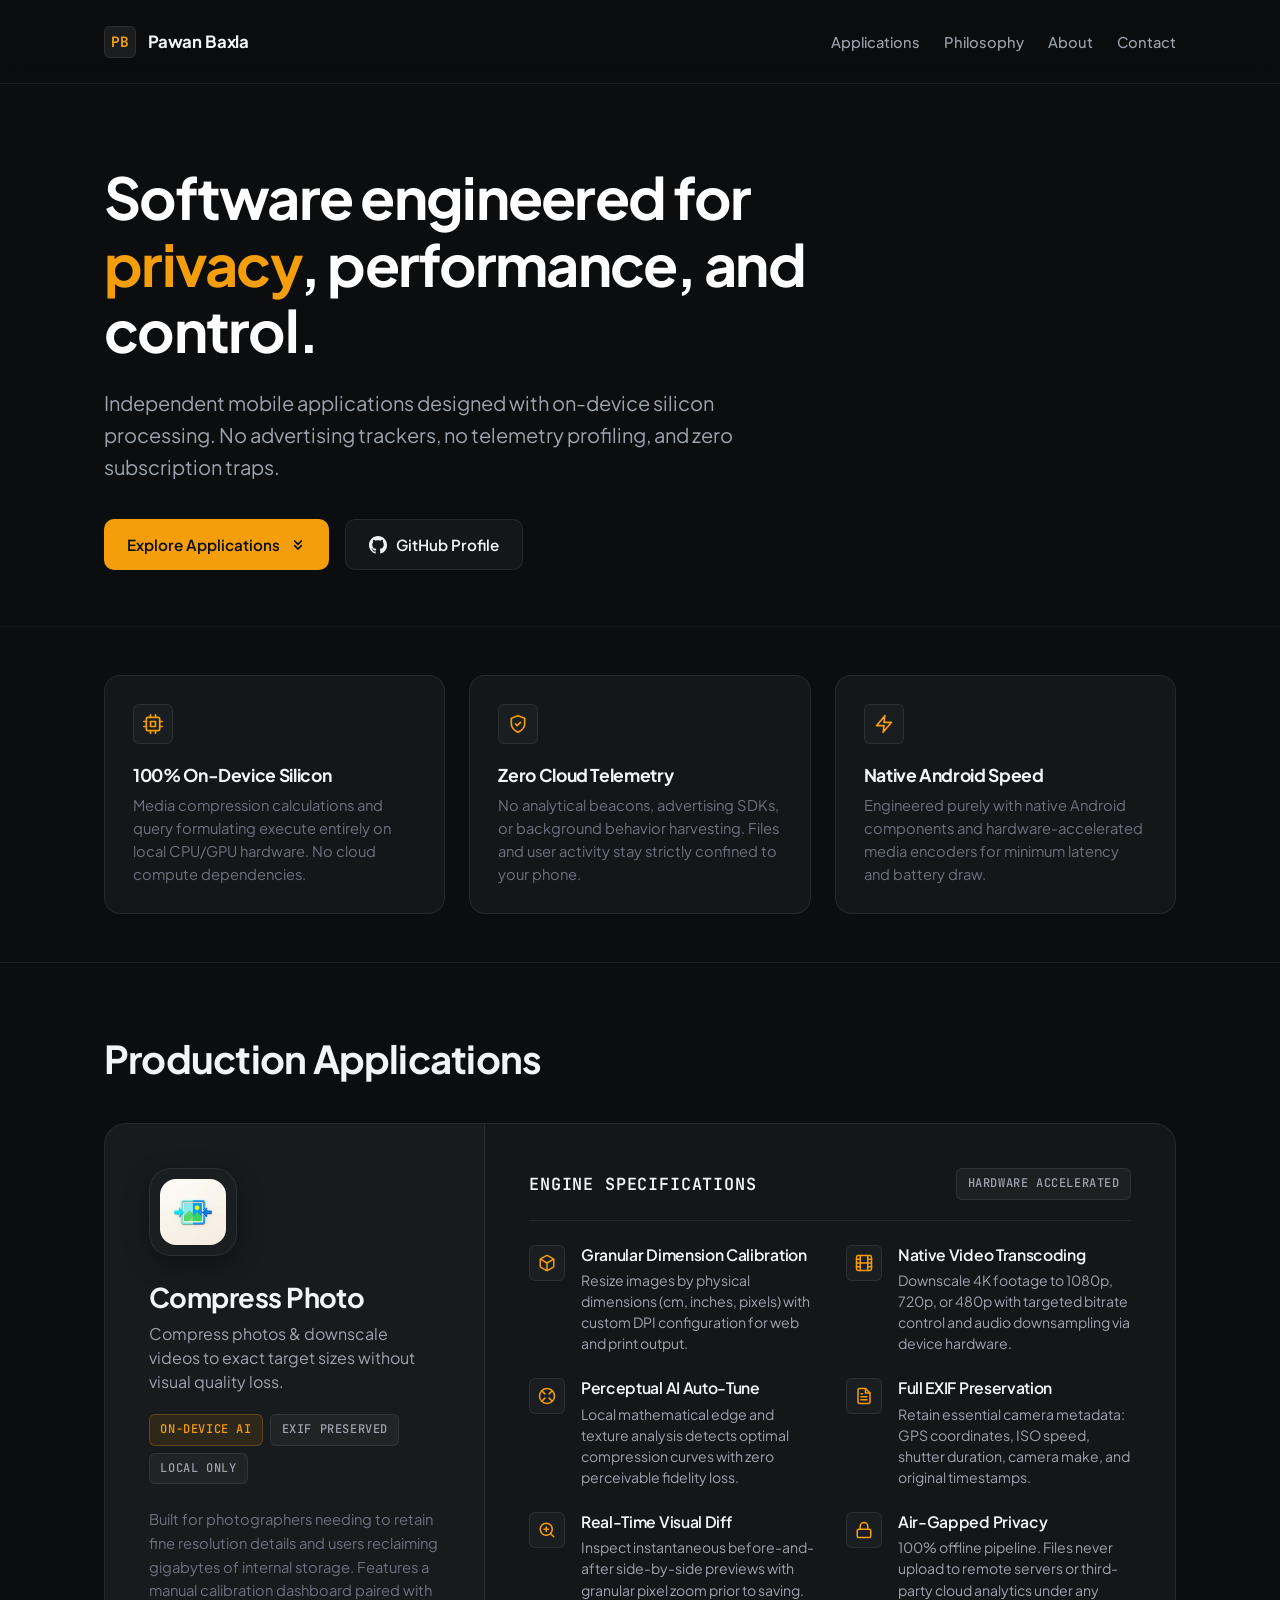
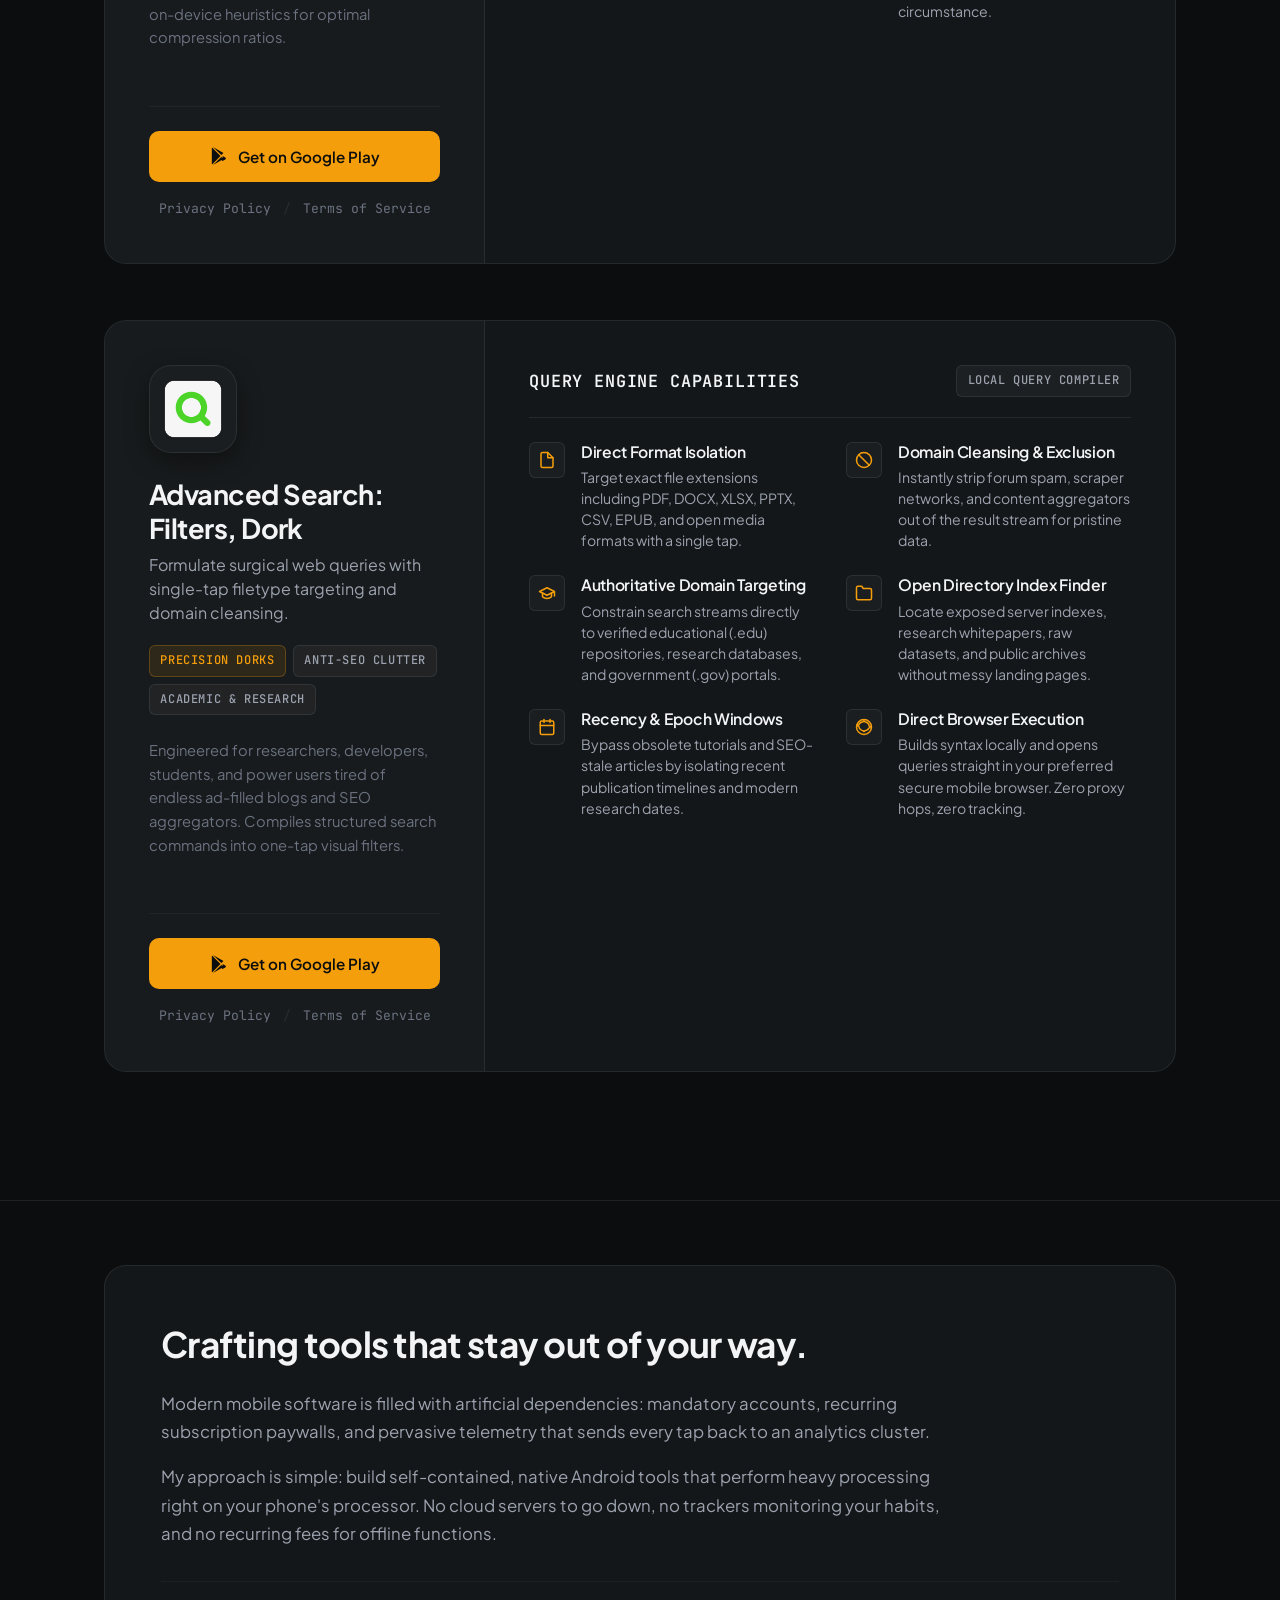
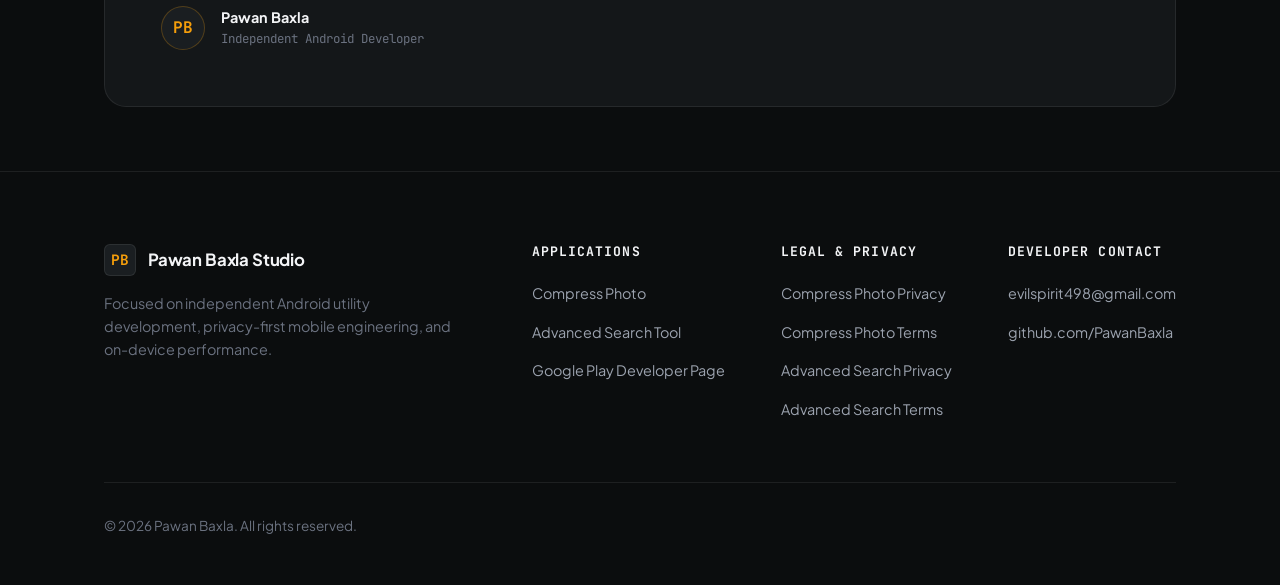
==== commit e23421f7: "App name updated" ====
--- a/index.html
+++ b/index.html
@@ -129,16 +129,17 @@
                 </div>
 
                 <!-- ========================================== -->
-                <!-- APP 1: Photo Size Reducer                  -->
+                <!-- APP 1: Compress Photo                      -->
                 <!-- ========================================== -->
-                <article class="app-specsheet" id="photo-size-reducer">
+                <article class="app-specsheet" id="compress-photo">
+                    <span id="photo-size-reducer" style="display:none;"></span>
                     <!-- Left: Metadata & Download -->
                     <div class="app-meta-col">
                         <div class="app-identity">
                             <div class="app-icon-wrap">
-                                <img src="icon.png" alt="Photo Size Reducer Icon" width="68" height="68">
-                            </div>
-                            <h2 class="app-title">Photo Size Reducer</h2>
+                                <img src="icon.png" alt="Compress Photo Icon" width="68" height="68">
+                            </div>
+                            <h2 class="app-title">Compress Photo</h2>
                             <p class="app-tagline">Compress photos &amp; downscale videos to exact target sizes without
                                 visual quality loss.</p>
 
@@ -158,7 +159,7 @@
                         <div class="app-col-actions">
                             <a href="https://play.google.com/store/apps/details?id=com.aistudio.ultrashrink.xyzwab"
                                 target="_blank" rel="noopener noreferrer" class="btn btn-primary"
-                                id="play-btn-photo-reducer">
+                                id="play-btn-compress-photo">
                                 <svg width="20" height="20" viewBox="0 0 24 24" fill="currentColor">
                                     <path
                                         d="M3.609 1.814L13.792 12 3.61 22.186a2.03 2.03 0 0 1-.22-.936V2.75c0-.348.08-.673.22-.936zm11.24 11.24l2.54 2.54-12.72 7.34 10.18-9.88zm0-2.108L4.67 1.066l12.72 7.34-2.54 2.54zm1.488 1.054l3.19 1.84c1.07.62 1.07 1.63 0 2.25l-3.19 1.84-2.18-2.18 2.18-1.75z" />
@@ -489,7 +490,7 @@
                     <div class="footer-col">
                         <h4>Applications</h4>
                         <ul>
-                            <li><a href="#photo-size-reducer">Photo Size Reducer</a></li>
+                            <li><a href="#compress-photo">Compress Photo</a></li>
                             <li><a href="#advanced-search">Advanced Search Tool</a></li>
                             <li><a href="https://play.google.com/store/apps/developer?id=Pawan+Baxla" target="_blank"
                                     rel="noopener noreferrer">Google Play Developer Page</a></li>
@@ -499,8 +500,8 @@
                     <div class="footer-col">
                         <h4>Legal &amp; Privacy</h4>
                         <ul>
-                            <li><a href="PrivacyPolicy.html">Photo Reducer Privacy</a></li>
-                            <li><a href="TermsOfService.html">Photo Reducer Terms</a></li>
+                            <li><a href="PrivacyPolicy.html">Compress Photo Privacy</a></li>
+                            <li><a href="TermsOfService.html">Compress Photo Terms</a></li>
                             <li><a href="AdvancedSearchPrivacyPolicy.html">Advanced Search Privacy</a></li>
                             <li><a href="AdvancedSearchTermsOfService.html">Advanced Search Terms</a></li>
                         </ul>
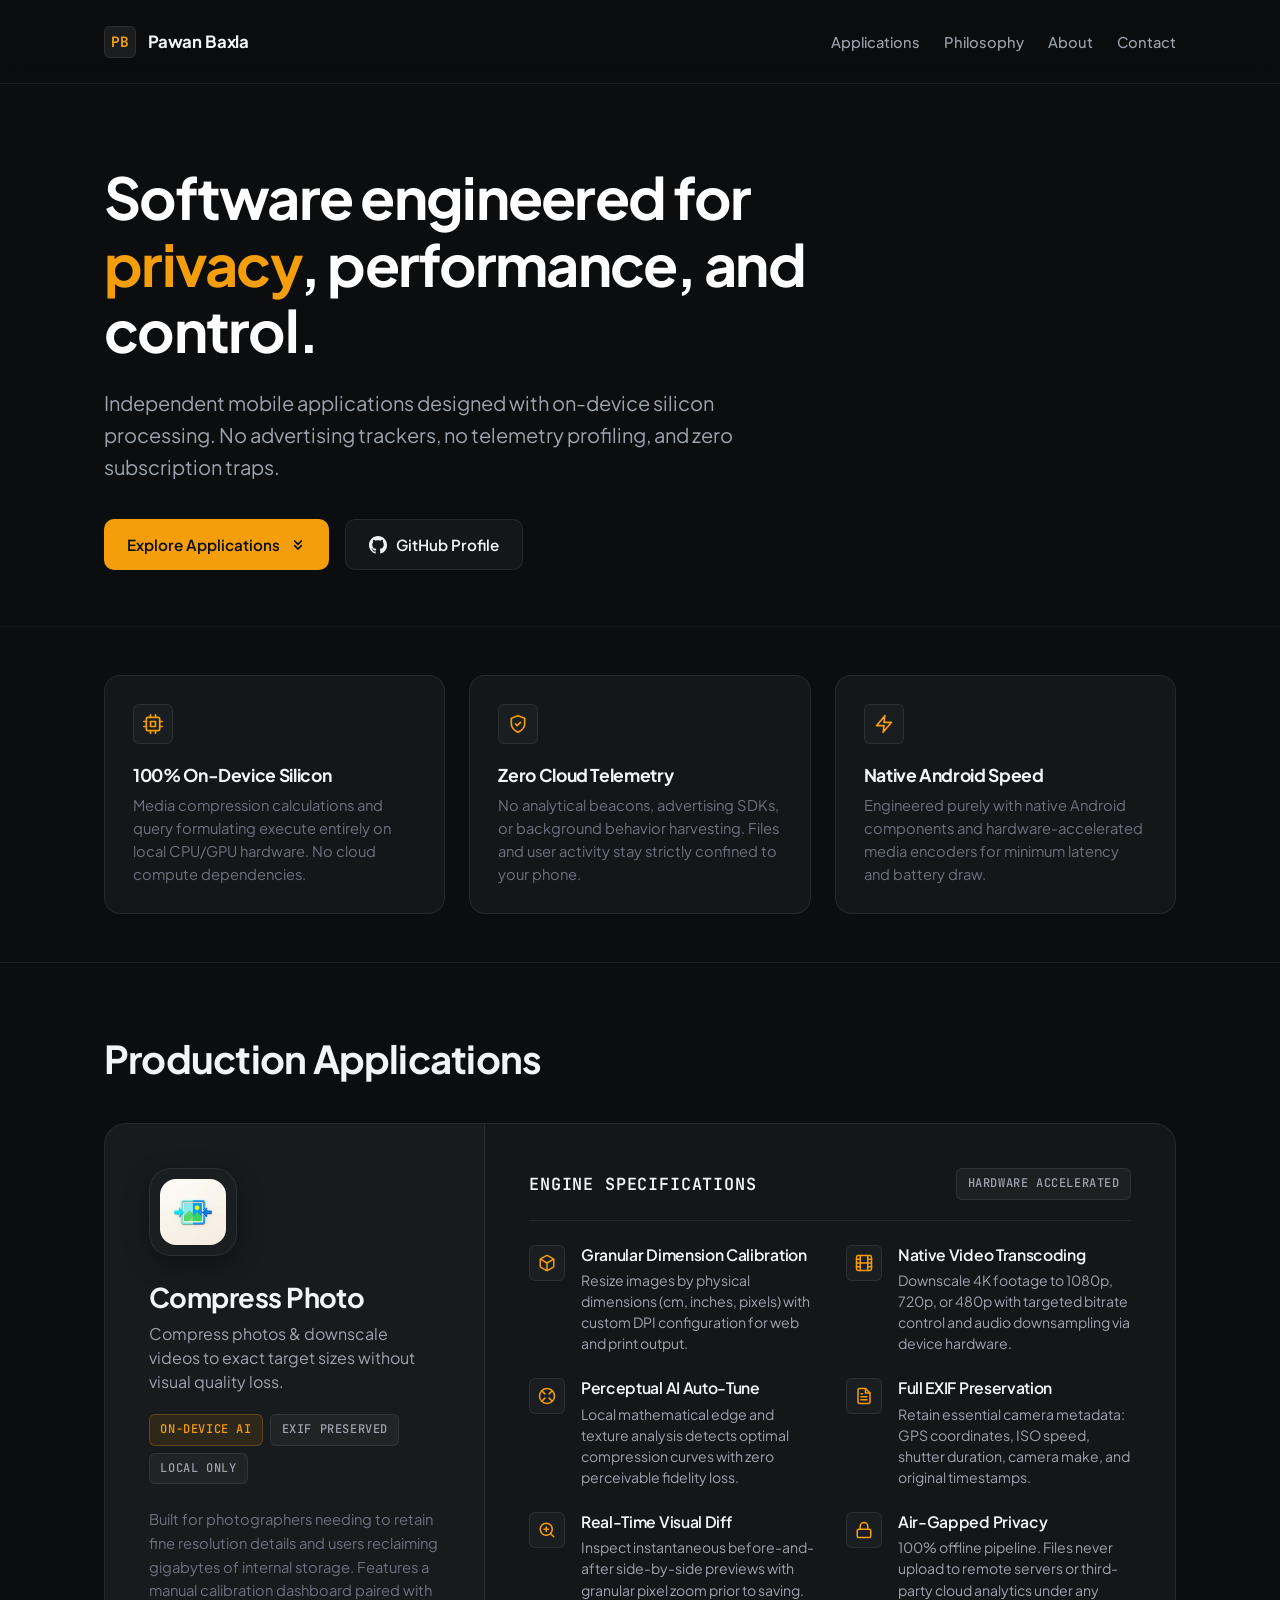
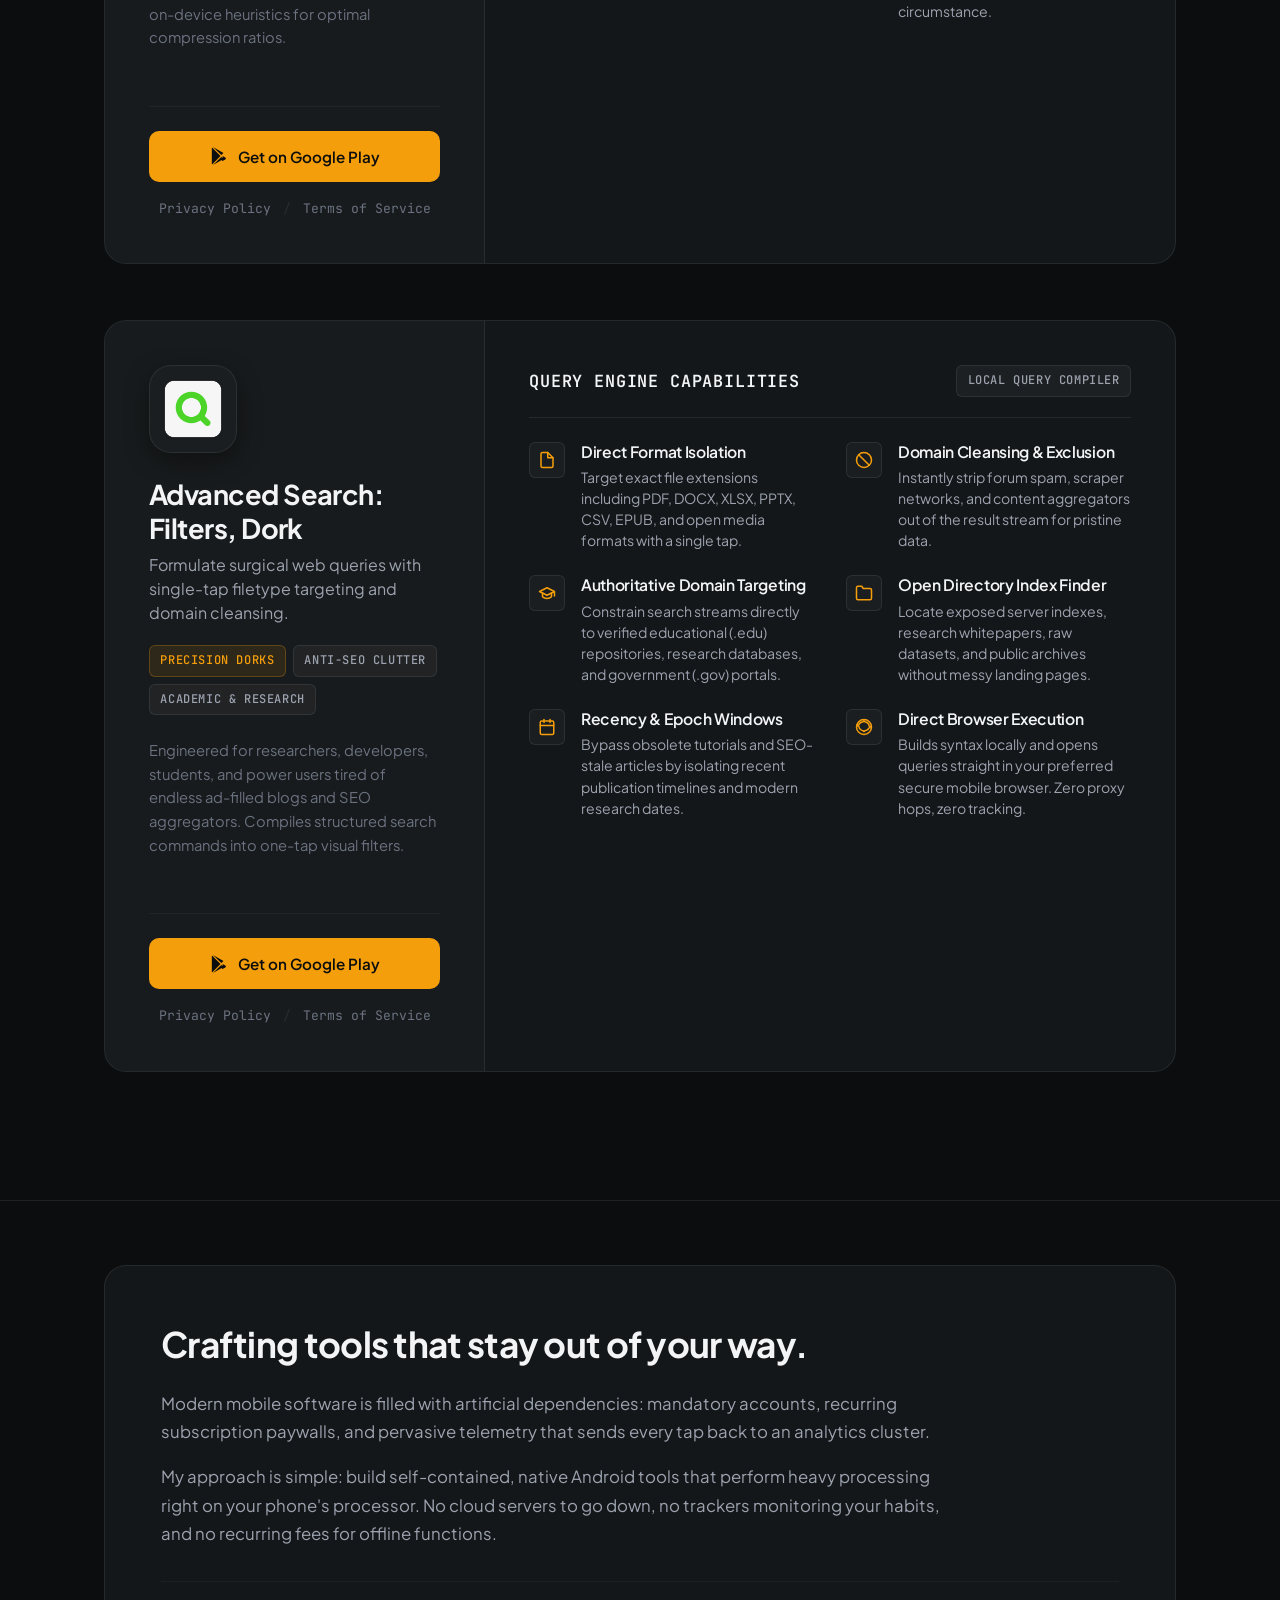
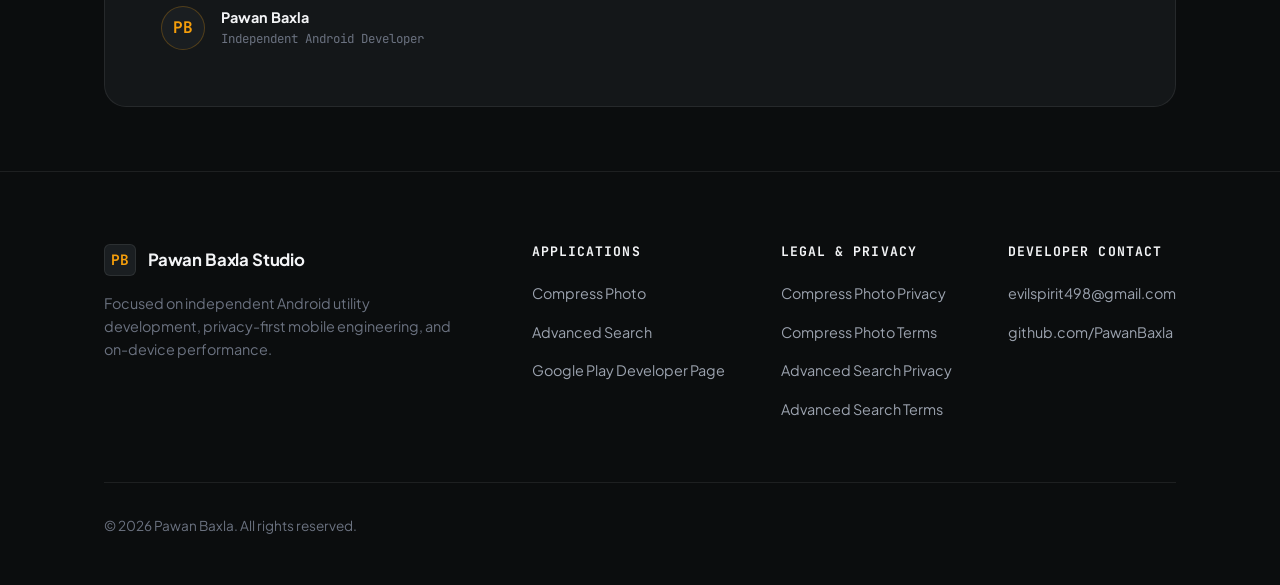
==== commit 2f277717: "app name updated" ====
--- a/index.html
+++ b/index.html
@@ -491,7 +491,7 @@
                         <h4>Applications</h4>
                         <ul>
                             <li><a href="#compress-photo">Compress Photo</a></li>
-                            <li><a href="#advanced-search">Advanced Search Tool</a></li>
+                            <li><a href="#advanced-search">Advanced Search</a></li>
                             <li><a href="https://play.google.com/store/apps/developer?id=Pawan+Baxla" target="_blank"
                                     rel="noopener noreferrer">Google Play Developer Page</a></li>
                         </ul>
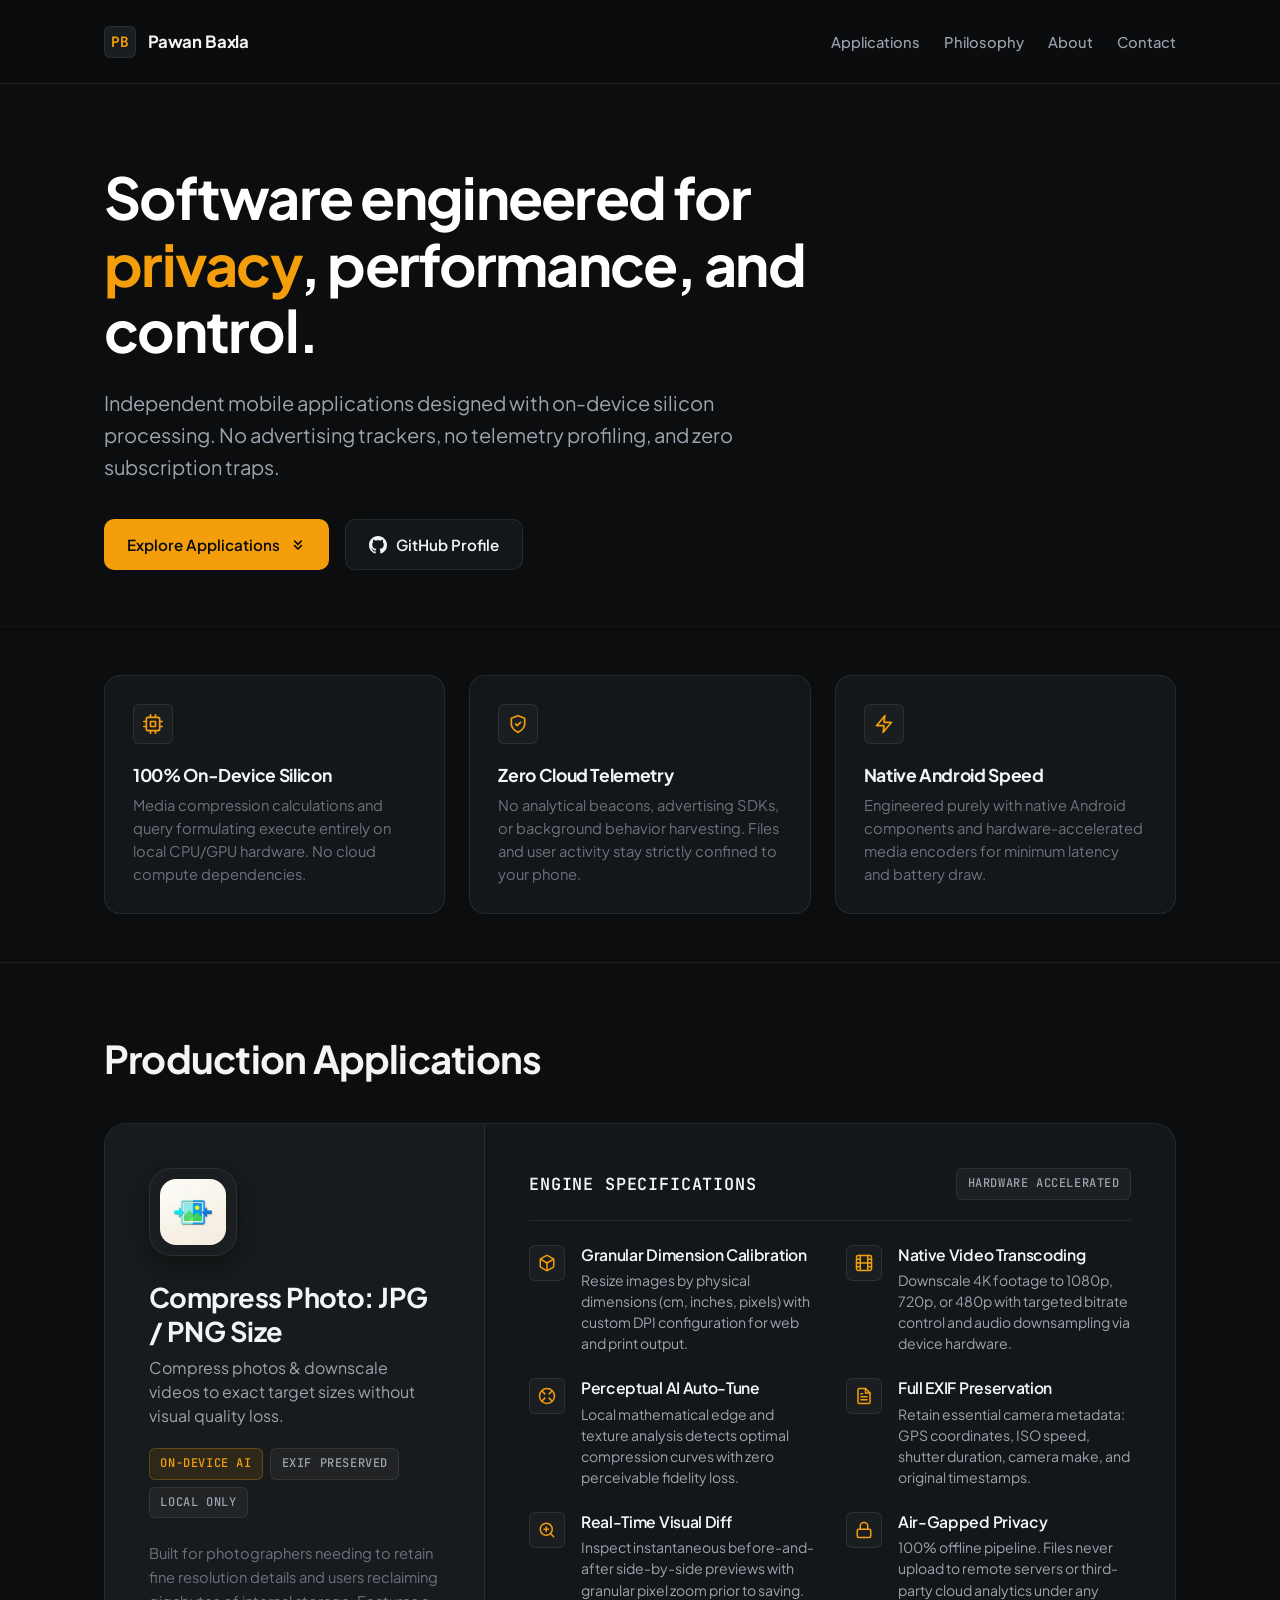
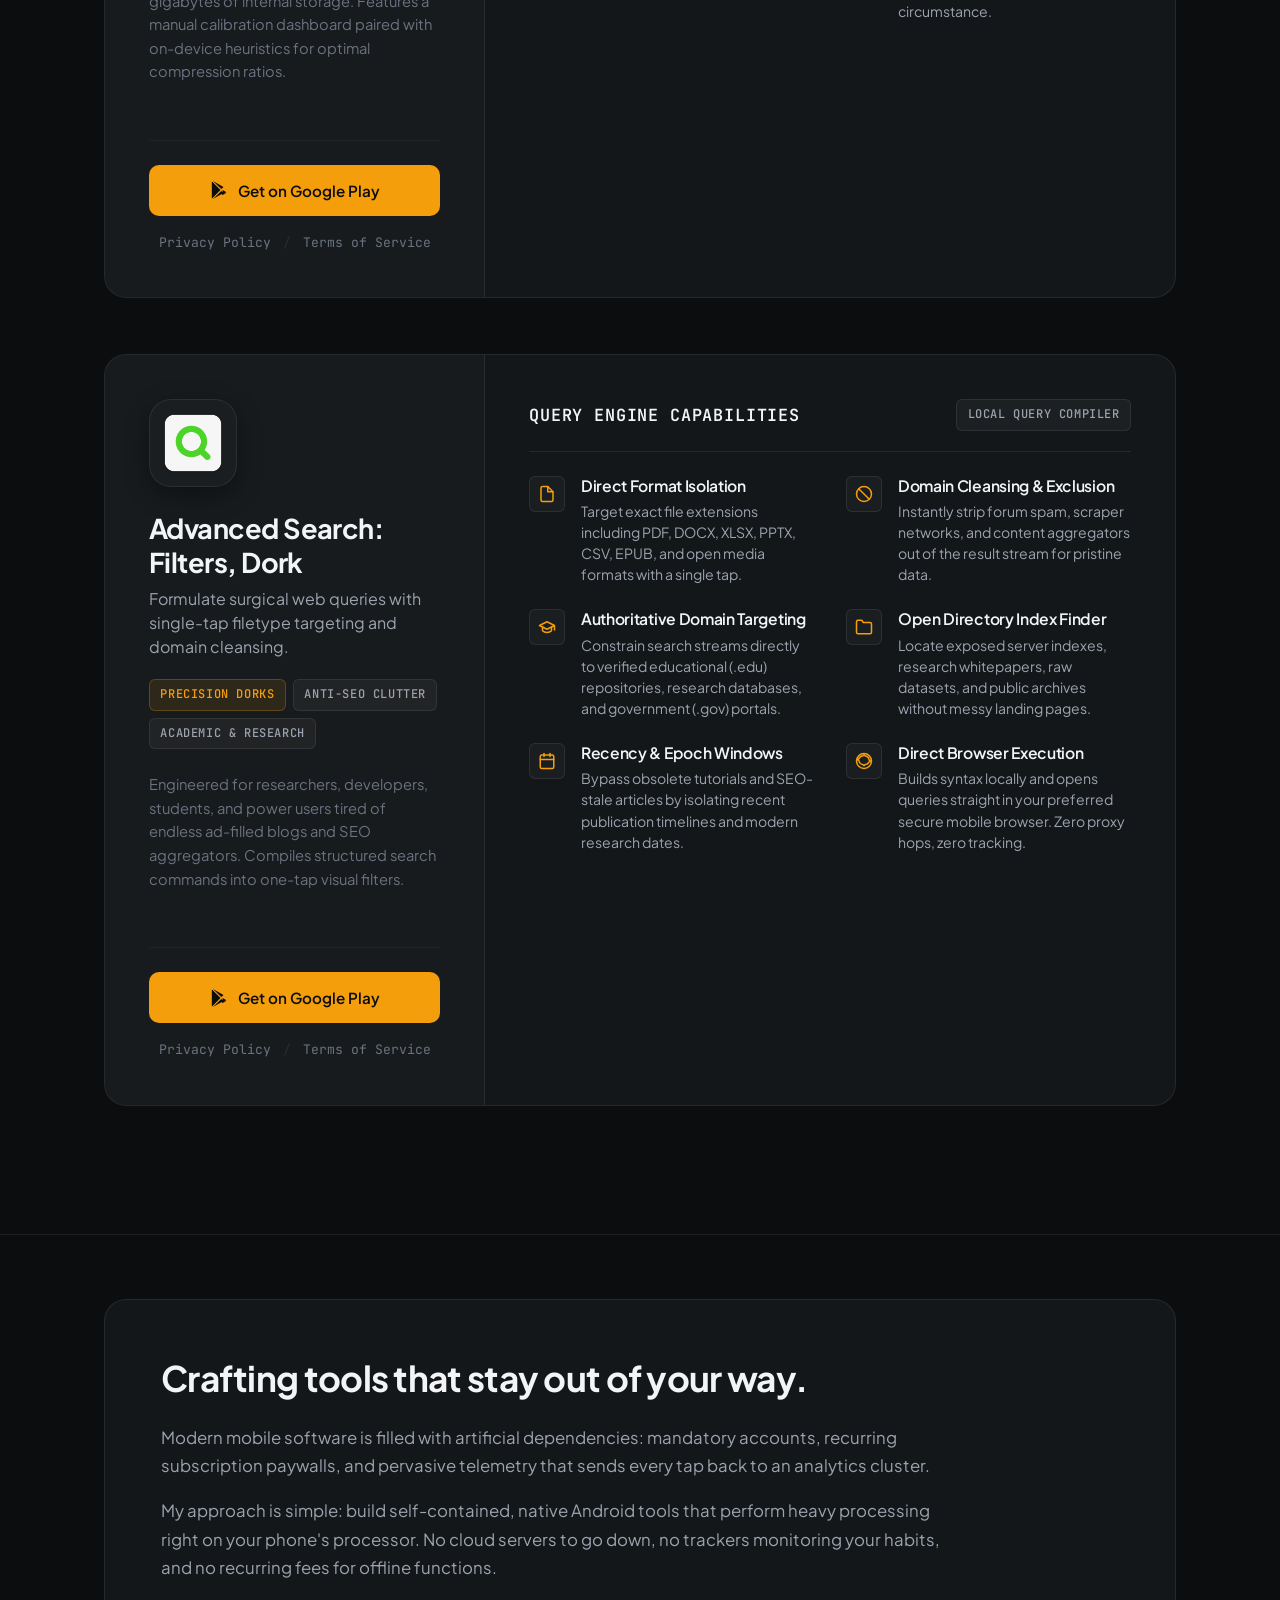
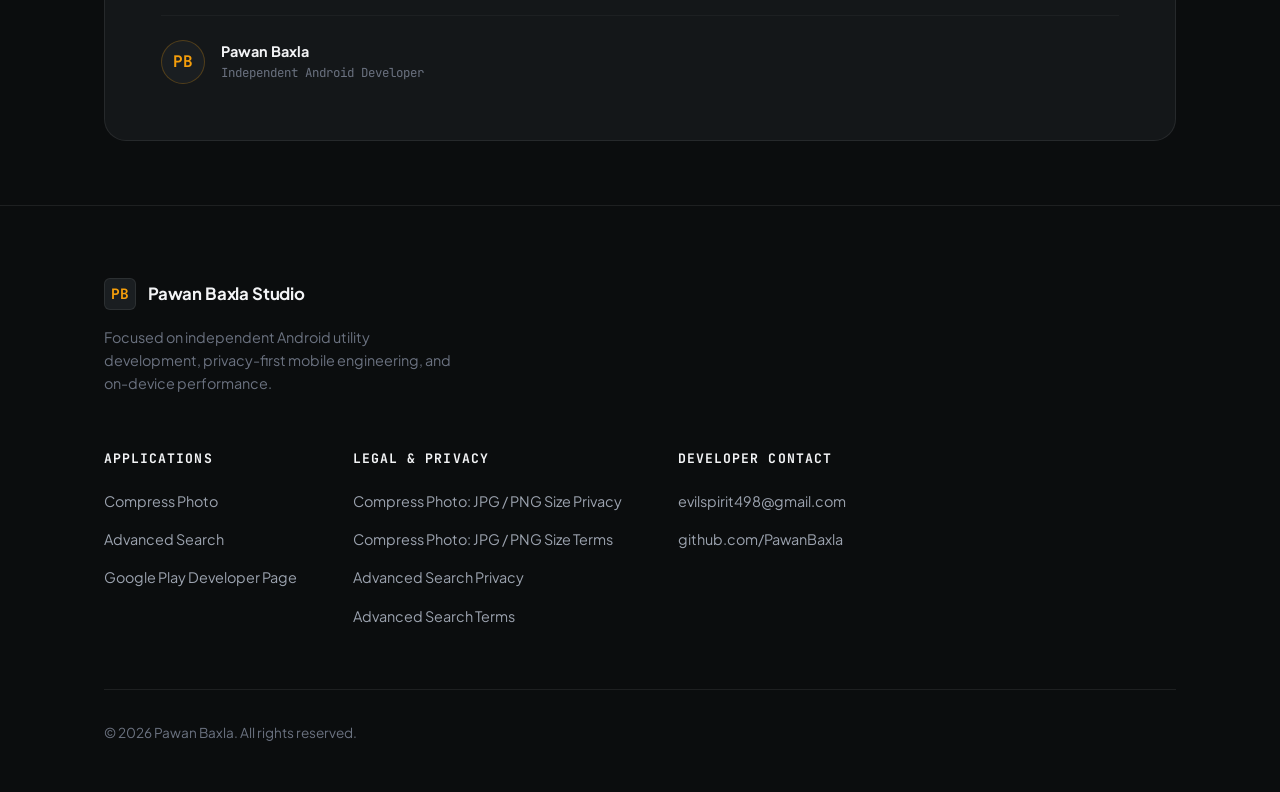
==== commit 7b81b6a2: "changed app name" ====
--- a/index.html
+++ b/index.html
@@ -129,7 +129,7 @@
                 </div>
 
                 <!-- ========================================== -->
-                <!-- APP 1: Compress Photo                      -->
+                <!-- APP 1: Compress Photo: JPG / PNG Size                      -->
                 <!-- ========================================== -->
                 <article class="app-specsheet" id="compress-photo">
                     <span id="photo-size-reducer" style="display:none;"></span>
@@ -137,9 +137,9 @@
                     <div class="app-meta-col">
                         <div class="app-identity">
                             <div class="app-icon-wrap">
-                                <img src="icon.png" alt="Compress Photo Icon" width="68" height="68">
-                            </div>
-                            <h2 class="app-title">Compress Photo</h2>
+                                <img src="icon.png" alt="Compress Photo: JPG / PNG Size Icon" width="68" height="68">
+                            </div>
+                            <h2 class="app-title">Compress Photo: JPG / PNG Size</h2>
                             <p class="app-tagline">Compress photos &amp; downscale videos to exact target sizes without
                                 visual quality loss.</p>
 
@@ -500,8 +500,8 @@
                     <div class="footer-col">
                         <h4>Legal &amp; Privacy</h4>
                         <ul>
-                            <li><a href="PrivacyPolicy.html">Compress Photo Privacy</a></li>
-                            <li><a href="TermsOfService.html">Compress Photo Terms</a></li>
+                            <li><a href="PrivacyPolicy.html">Compress Photo: JPG / PNG Size Privacy</a></li>
+                            <li><a href="TermsOfService.html">Compress Photo: JPG / PNG Size Terms</a></li>
                             <li><a href="AdvancedSearchPrivacyPolicy.html">Advanced Search Privacy</a></li>
                             <li><a href="AdvancedSearchTermsOfService.html">Advanced Search Terms</a></li>
                         </ul>
